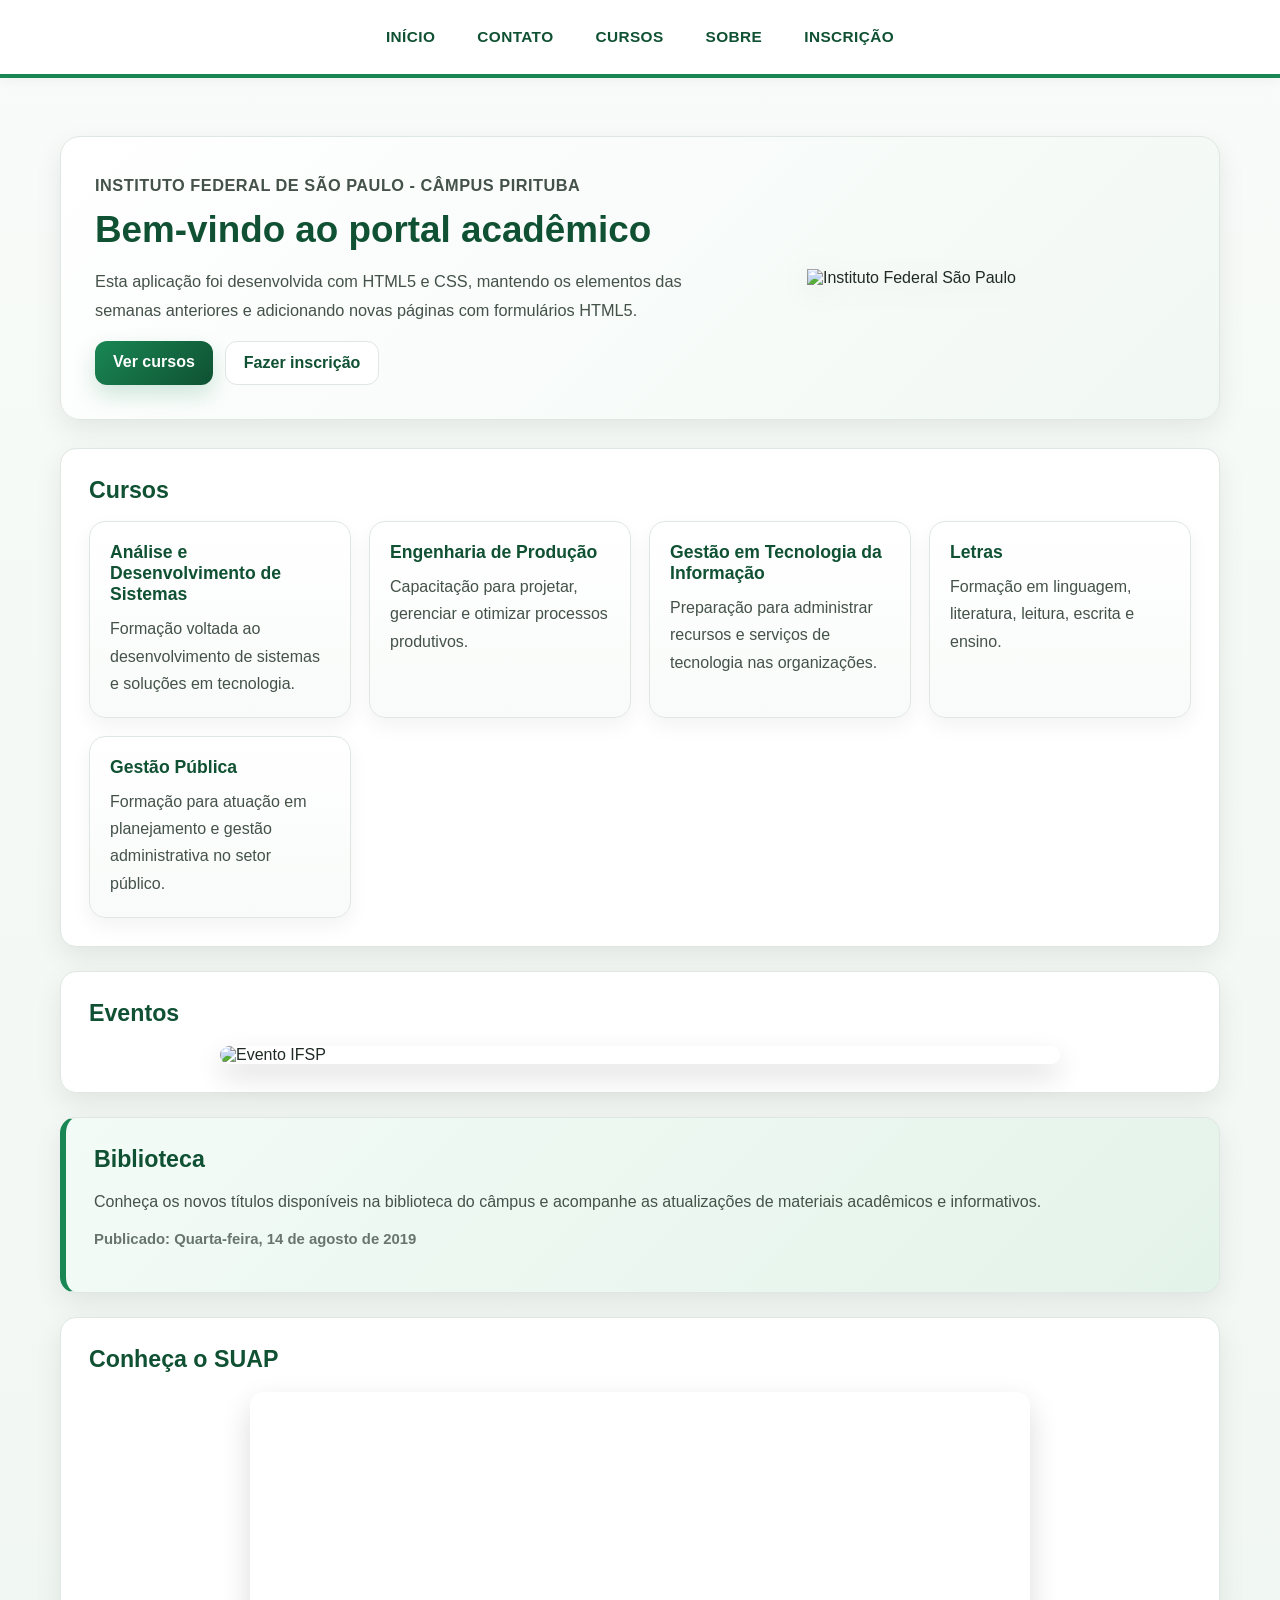
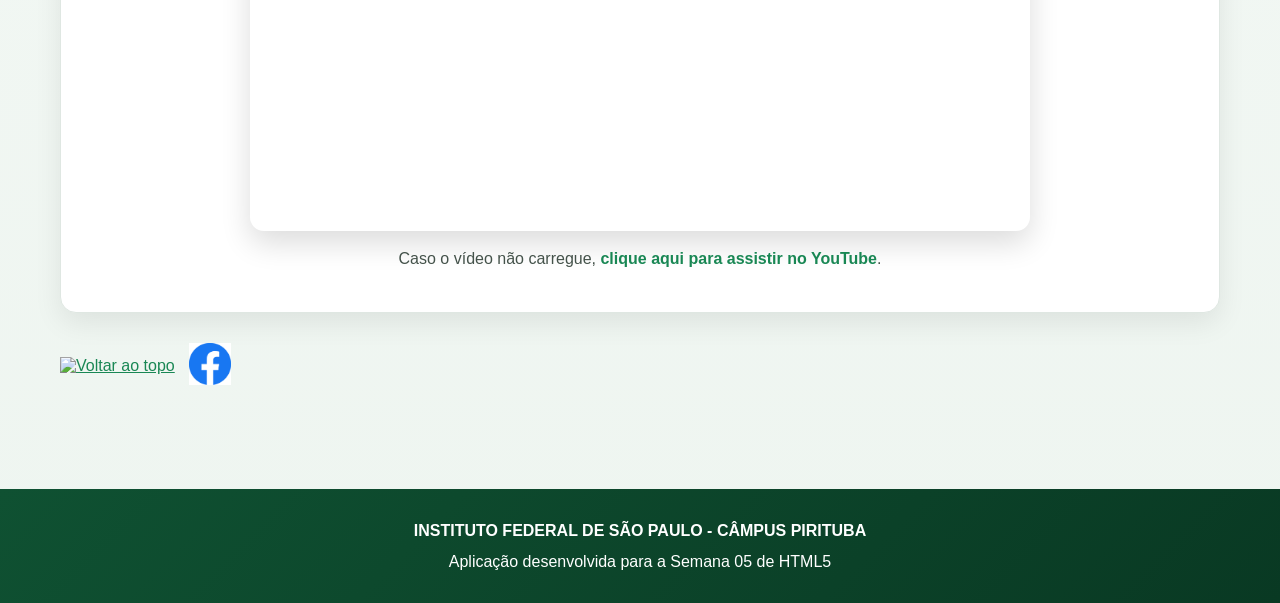
==== index.html @ a3a7447b "Update image paths in index.html" ====
<!DOCTYPE html>
<html lang="pt-BR">
<head>
  <meta charset="UTF-8">
  <meta name="viewport" content="width=device-width, initial-scale=1.0">
  <title>INÍCIO - IFSP - Pirituba</title>
  <link rel="stylesheet" href="style.css">
</head>
<body>

  <header id="topo" class="topo">
    <nav class="menu-superior">
      <a href="index.html">INÍCIO</a>
      <a href="contato.html">CONTATO</a>
      <a href="cursos.html">CURSOS</a>
      <a href="sobre.html">SOBRE</a>
      <a href="inscricao.html">INSCRIÇÃO</a>
    </nav>
  </header>

  <main class="pagina">

    <section class="hero">
      <div class="hero-conteudo">
        <p class="hero-kicker">INSTITUTO FEDERAL DE SÃO PAULO - CÂMPUS PIRITUBA</p>
        <h1>Bem-vindo ao portal acadêmico</h1>
        <p>
          Esta aplicação foi desenvolvida com HTML5 e CSS, mantendo os elementos das semanas anteriores
          e adicionando novas páginas com formulários HTML5.
        </p>
        <div class="hero-botoes">
          <a class="botao-principal" href="cursos.html">Ver cursos</a>
          <a class="botao-secundario" href="inscricao.html">Fazer inscrição</a>
        </div>
      </div>

      <div class="hero-imagem">
        <img src="logo.jpg" alt="Instituto Federal São Paulo" class="logo-hero">
      </div>
    </section>

    <section class="secao">
      <h2>Cursos</h2>
      <div class="cards-cursos">
        <a class="card-curso" href="cursos.html#ads">
          <h3>Análise e Desenvolvimento de Sistemas</h3>
          <p>Formação voltada ao desenvolvimento de sistemas e soluções em tecnologia.</p>
        </a>

        <a class="card-curso" href="cursos.html#engproducao">
          <h3>Engenharia de Produção</h3>
          <p>Capacitação para projetar, gerenciar e otimizar processos produtivos.</p>
        </a>

        <a class="card-curso" href="cursos.html#gti">
          <h3>Gestão em Tecnologia da Informação</h3>
          <p>Preparação para administrar recursos e serviços de tecnologia nas organizações.</p>
        </a>

        <a class="card-curso" href="cursos.html#letras">
          <h3>Letras</h3>
          <p>Formação em linguagem, literatura, leitura, escrita e ensino.</p>
        </a>

        <a class="card-curso" href="cursos.html#gestaopublica">
          <h3>Gestão Pública</h3>
          <p>Formação para atuação em planejamento e gestão administrativa no setor público.</p>
        </a>
      </div>
    </section>

    <section class="secao">
      <h2>Eventos</h2>
      <img src="evento.jpg" alt="Evento IFSP" class="img-evento">
    </section>

    <section class="secao destaque">
      <h2>Biblioteca</h2>
      <p>
        Conheça os novos títulos disponíveis na biblioteca do câmpus e acompanhe as atualizações de
        materiais acadêmicos e informativos.
      </p>
      <p class="publicado">Publicado: Quarta-feira, 14 de agosto de 2019</p>
    </section>

    <section class="secao">
      <h2>Conheça o SUAP</h2>
      <div class="bloco-video">
        <iframe
          src="https://www.youtube.com/embed/yVbOcB1ryh0"
          title="Tutorial de Acesso - SUAP"
          allow="accelerometer; autoplay; clipboard-write; encrypted-media; gyroscope; picture-in-picture"
          allowfullscreen>
        </iframe>
      </div>

      <p class="link-video">
        Caso o vídeo não carregue,
        <a href="https://youtu.be/yVbOcB1ryh0" target="_blank">clique aqui para assistir no YouTube</a>.
      </p>
    </section>

    <section class="secao rodape-icones">
      <a href="#topo">
        <img src="topo.png" alt="Voltar ao topo" class="icone-topo">
      </a>

      <a href="https://www.facebook.com/ifsppirituba" target="_blank">
        <img src="facebook.png" alt="Facebook" class="icone-facebook">
      </a>
    </section>

  </main>

  <footer class="rodape-site">
    <p><strong>INSTITUTO FEDERAL DE SÃO PAULO - CÂMPUS PIRITUBA</strong></p>
    <p>Aplicação desenvolvida para a Semana 05 de HTML5</p>
  </footer>

</body>
</html>
---- style.css ----
:root {
  --if-verde: #198754;
  --if-verde-escuro: #0f5132;
  --if-verde-claro: #d1e7dd;
  --if-verde-suave: #edf7f1;
  --if-branco: #ffffff;
  --if-preto: #1f2a24;
  --if-cinza-texto: #44524a;
  --if-cinza-borda: #dfe7e2;
  --if-cinza-fundo: #f5f8f6;
  --if-sombra: 0 10px 28px rgba(0, 0, 0, 0.08);
  --if-sombra-hover: 0 14px 34px rgba(0, 0, 0, 0.12);
  --if-raio: 16px;
  --if-transicao: 0.25s ease;
}

* {
  box-sizing: border-box;
}

html {
  scroll-behavior: smooth;
}

body {
  margin: 0;
  font-family: Arial, Helvetica, sans-serif;
  background: linear-gradient(to bottom, #f8fbf9 0%, #eef5f0 100%);
  color: var(--if-preto);
}

.topo {
  position: sticky;
  top: 0;
  z-index: 1000;
  background: rgba(255, 255, 255, 0.96);
  backdrop-filter: blur(6px);
  border-bottom: 4px solid var(--if-verde);
  box-shadow: 0 2px 12px rgba(0, 0, 0, 0.05);
}

.menu-superior {
  max-width: 1200px;
  margin: 0 auto;
  padding: 18px 24px;
  display: flex;
  justify-content: center;
  align-items: center;
  gap: 14px;
  flex-wrap: wrap;
}

.menu-superior a {
  color: var(--if-verde-escuro);
  text-decoration: none;
  font-size: 0.96rem;
  font-weight: 700;
  letter-spacing: 0.4px;
  padding: 10px 14px;
  border-radius: 10px;
  transition: background-color var(--if-transicao), color var(--if-transicao), transform var(--if-transicao);
}

.menu-superior a:hover {
  background-color: var(--if-verde-suave);
  color: var(--if-verde);
  transform: translateY(-1px);
}

.pagina {
  width: 100%;
  max-width: 1200px;
  margin: 0 auto;
  padding: 30px 20px 50px;
}

.hero {
  background: linear-gradient(135deg, #ffffff 0%, #f1f8f4 100%);
  border: 1px solid var(--if-cinza-borda);
  border-radius: 20px;
  box-shadow: var(--if-sombra);
  padding: 34px;
  margin: 28px 0;
  display: grid;
  grid-template-columns: 1.3fr 0.9fr;
  gap: 24px;
  align-items: center;
}

.hero-kicker {
  color: var(--if-verde);
  font-weight: 700;
  letter-spacing: 0.5px;
  margin-bottom: 8px;
}

.hero h1 {
  margin: 0 0 14px;
  font-size: 2.3rem;
  color: var(--if-verde-escuro);
}

.hero p {
  font-size: 1.02rem;
  line-height: 1.8;
  color: var(--if-cinza-texto);
}

.logo-hero {
  width: 100%;
  max-width: 320px;
  display: block;
  margin: 0 auto;
  filter: drop-shadow(0 6px 14px rgba(0, 0, 0, 0.08));
}

.hero-botoes {
  display: flex;
  gap: 12px;
  flex-wrap: wrap;
  margin-top: 16px;
}

.botao-principal,
.botao-secundario {
  display: inline-block;
  padding: 12px 18px;
  border-radius: 12px;
  font-weight: 700;
  text-decoration: none;
  transition: transform var(--if-transicao), box-shadow var(--if-transicao), background-color var(--if-transicao);
}

.botao-principal {
  background: linear-gradient(135deg, var(--if-verde) 0%, var(--if-verde-escuro) 100%);
  color: var(--if-branco);
  box-shadow: 0 10px 22px rgba(25, 135, 84, 0.2);
}

.botao-principal:hover {
  transform: translateY(-2px);
  color: var(--if-branco);
}

.botao-secundario {
  background: var(--if-branco);
  color: var(--if-verde-escuro);
  border: 1px solid var(--if-cinza-borda);
}

.botao-secundario:hover {
  background: var(--if-verde-suave);
}

.secao {
  background: var(--if-branco);
  border: 1px solid var(--if-cinza-borda);
  border-radius: var(--if-raio);
  box-shadow: var(--if-sombra);
  margin: 24px 0;
  padding: 28px;
  transition: transform var(--if-transicao), box-shadow var(--if-transicao);
}

.secao:hover {
  transform: translateY(-2px);
  box-shadow: var(--if-sombra-hover);
}

.destaque {
  background: linear-gradient(135deg, #f3fbf6 0%, #e4f3ea 100%);
  border-left: 6px solid var(--if-verde);
}

h1,
h2,
h3 {
  margin-top: 0;
  color: var(--if-verde-escuro);
  line-height: 1.2;
}

h1 {
  font-size: 2rem;
  margin-bottom: 14px;
}

h2 {
  font-size: 1.45rem;
  margin-bottom: 14px;
}

h3 {
  font-size: 1.1rem;
  margin-bottom: 10px;
}

p {
  font-size: 1rem;
  line-height: 1.7;
  color: var(--if-cinza-texto);
  margin: 0 0 12px;
}

ul,
ol {
  padding-left: 22px;
  line-height: 1.8;
  color: var(--if-cinza-texto);
}

a {
  color: var(--if-verde);
}

a:hover {
  color: var(--if-verde-escuro);
}

.cards-cursos {
  display: grid;
  grid-template-columns: repeat(auto-fit, minmax(230px, 1fr));
  gap: 18px;
  margin-top: 16px;
}

.card-curso {
  display: block;
  background: linear-gradient(180deg, #ffffff 0%, #f8fbf9 100%);
  border: 1px solid var(--if-cinza-borda);
  border-radius: 16px;
  padding: 20px;
  text-decoration: none;
  box-shadow: 0 8px 20px rgba(0, 0, 0, 0.05);
  transition: transform var(--if-transicao), box-shadow var(--if-transicao), border-color var(--if-transicao);
}

.card-curso:hover {
  transform: translateY(-4px);
  box-shadow: var(--if-sombra-hover);
  border-color: #bfd9cc;
}

.card-curso h3 {
  color: var(--if-verde-escuro);
}

.card-curso p {
  margin-bottom: 0;
}

.img-evento {
  width: 100%;
  max-width: 840px;
  display: block;
  margin: 18px auto 0;
  border-radius: 14px;
  box-shadow: 0 12px 28px rgba(0, 0, 0, 0.14);
}

.publicado {
  font-size: 0.93rem;
  color: #68756e;
  font-weight: 600;
}

.bloco-video {
  display: flex;
  justify-content: center;
  margin-top: 18px;
}

.bloco-video iframe {
  width: 100%;
  max-width: 780px;
  aspect-ratio: 16 / 9;
  border: none;
  border-radius: 14px;
  box-shadow: 0 12px 30px rgba(0, 0, 0, 0.14);
}

.link-video {
  text-align: center;
  margin-top: 14px;
}

.link-video a {
  font-weight: 700;
  text-decoration: none;
}

.contato-tabela {
  width: 100%;
  border-collapse: collapse;
  margin-top: 14px;
  overflow: hidden;
  border-radius: 14px;
  box-shadow: 0 4px 16px rgba(0, 0, 0, 0.05);
}

.contato-tabela th {
  background: linear-gradient(135deg, var(--if-verde) 0%, var(--if-verde-escuro) 100%);
  color: var(--if-branco);
  text-align: left;
  padding: 14px;
  font-size: 0.96rem;
}

.contato-tabela td {
  padding: 14px;
  border-top: 1px solid var(--if-cinza-borda);
  background-color: var(--if-branco);
  color: var(--if-cinza-texto);
}

.contato-tabela tr:nth-child(even) td {
  background-color: #f8fbf9;
}

form {
  display: flex;
  flex-direction: column;
  gap: 10px;
  max-width: 760px;
  margin-top: 18px;
}

form label {
  margin-top: 6px;
  font-size: 0.97rem;
  font-weight: 700;
  color: var(--if-verde-escuro);
}

form input,
form textarea,
form select {
  width: 100%;
  padding: 12px 14px;
  font-size: 1rem;
  border: 1px solid #c7d7ce;
  border-radius: 12px;
  background-color: #fcfffd;
  color: var(--if-preto);
  outline: none;
  transition: border-color var(--if-transicao), box-shadow var(--if-transicao);
}

form input:hover,
form textarea:hover,
form select:hover {
  border-color: #9fc0af;
}

form input:focus,
form textarea:focus,
form select:focus {
  border-color: var(--if-verde);
  box-shadow: 0 0 0 4px rgba(25, 135, 84, 0.12);
}

form textarea {
  min-height: 140px;
  resize: vertical;
}

form button {
  width: fit-content;
  min-width: 210px;
  margin-top: 14px;
  padding: 13px 22px;
  border: none;
  border-radius: 12px;
  background: linear-gradient(135deg, var(--if-verde) 0%, var(--if-verde-escuro) 100%);
  color: var(--if-branco);
  font-size: 1rem;
  font-weight: 700;
  cursor: pointer;
  box-shadow: 0 10px 22px rgba(25, 135, 84, 0.2);
  transition: transform var(--if-transicao), box-shadow var(--if-transicao), opacity var(--if-transicao);
}

form button:hover {
  transform: translateY(-2px);
  box-shadow: 0 14px 26px rgba(25, 135, 84, 0.28);
}

form button:active {
  transform: translateY(0);
}

.grupo-opcoes {
  display: flex;
  gap: 18px;
  flex-wrap: wrap;
  padding-top: 4px;
}

.grupo-opcoes label {
  display: flex;
  align-items: center;
  gap: 6px;
  font-weight: 600;
  color: var(--if-cinza-texto);
}

.rodape-icones {
  background: transparent;
  border: none;
  box-shadow: none;
  padding: 6px 0 0;
  display: flex;
  gap: 14px;
  align-items: center;
}

.icone-topo,
.icone-facebook {
  width: 42px;
  height: auto;
  transition: transform var(--if-transicao), opacity var(--if-transicao);
}

.icone-topo:hover,
.icone-facebook:hover {
  transform: scale(1.08);
  opacity: 0.9;
}

.rodape-site {
  margin-top: 26px;
  background: linear-gradient(135deg, var(--if-verde-escuro) 0%, #093923 100%);
  color: var(--if-branco);
  text-align: center;
  padding: 24px 16px;
}

.rodape-site p {
  margin: 4px 0;
  color: var(--if-branco);
}

@media (max-width: 900px) {
  .hero {
    grid-template-columns: 1fr;
    text-align: center;
  }

  .hero-botoes {
    justify-content: center;
  }
}

@media (max-width: 768px) {
  .menu-superior {
    justify-content: center;
    padding: 14px 12px;
    gap: 8px;
  }

  .menu-superior a {
    font-size: 0.9rem;
    padding: 8px 10px;
  }

  .pagina {
    padding: 22px 14px 40px;
  }

  .secao {
    padding: 20px;
  }

  h1 {
    font-size: 1.6rem;
  }

  h2 {
    font-size: 1.25rem;
  }

  .logo-hero {
    max-width: 240px;
  }

  form button {
    width: 100%;
  }
}
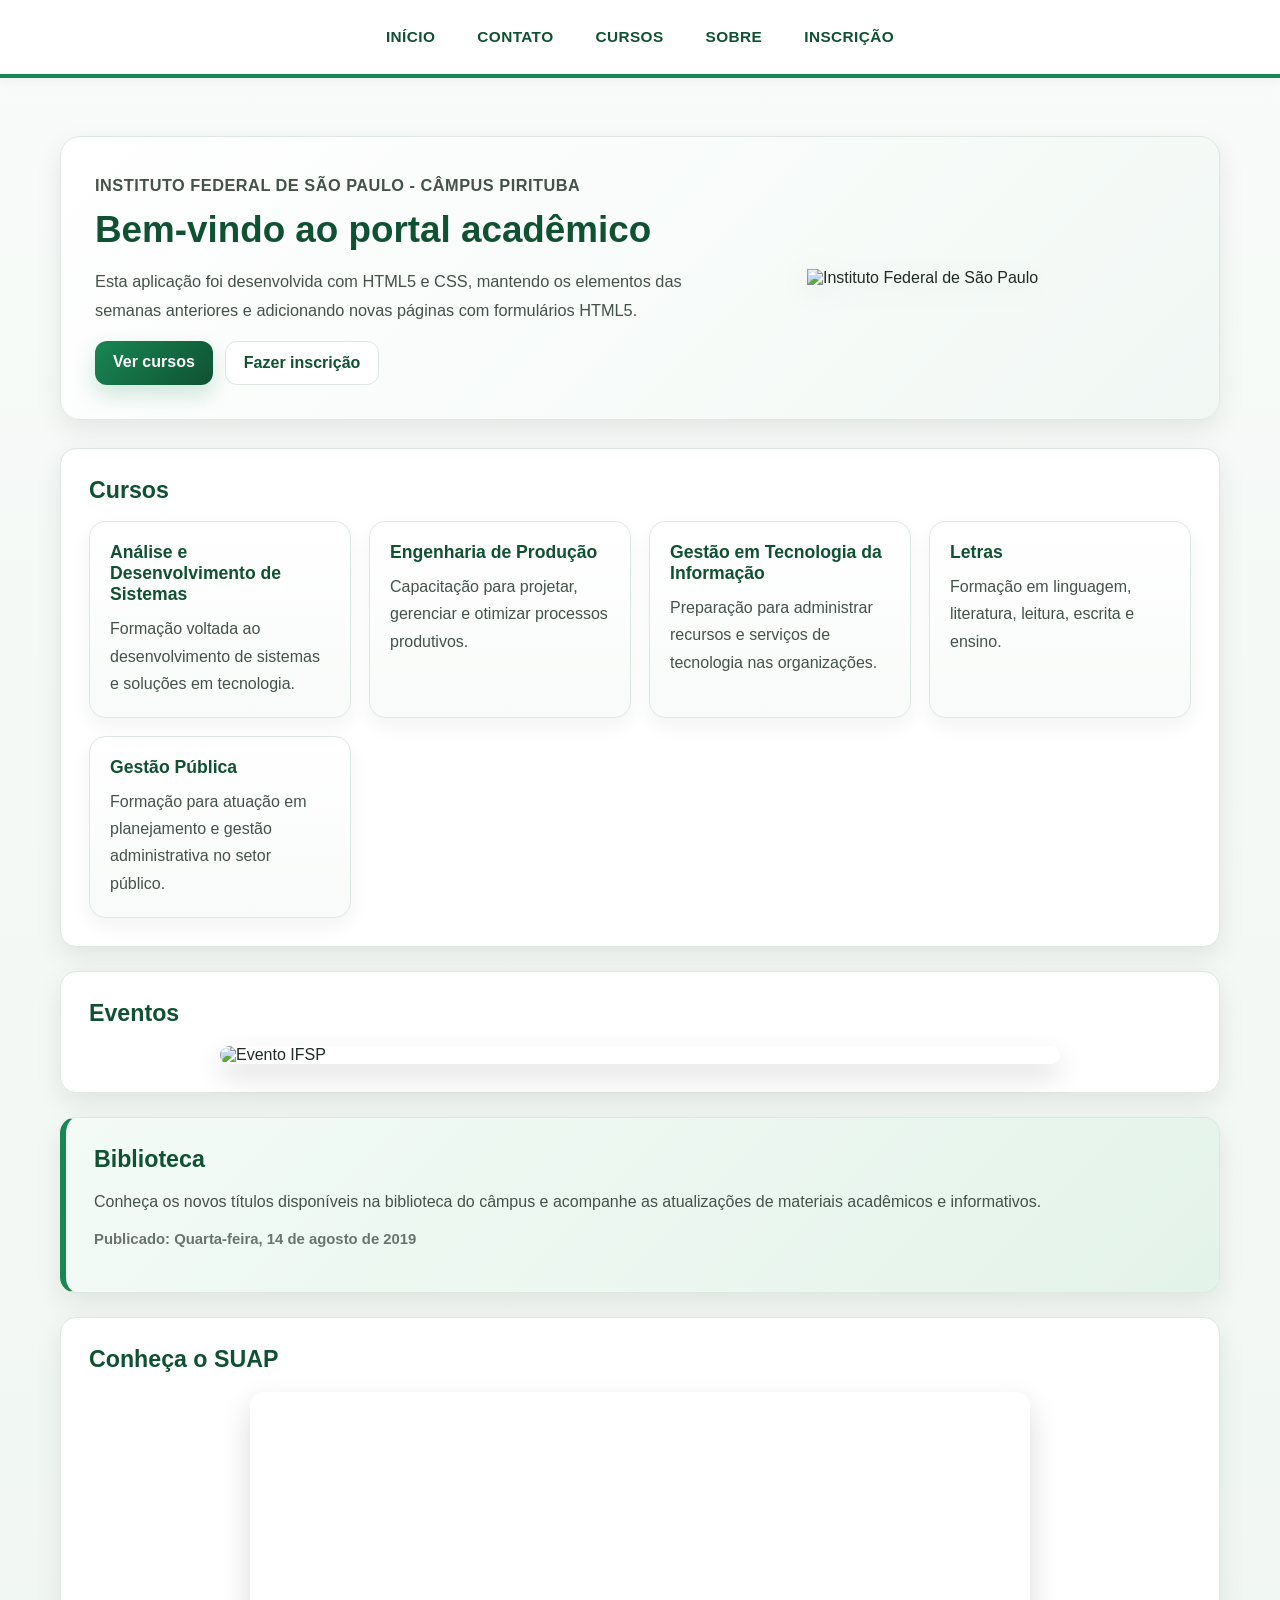
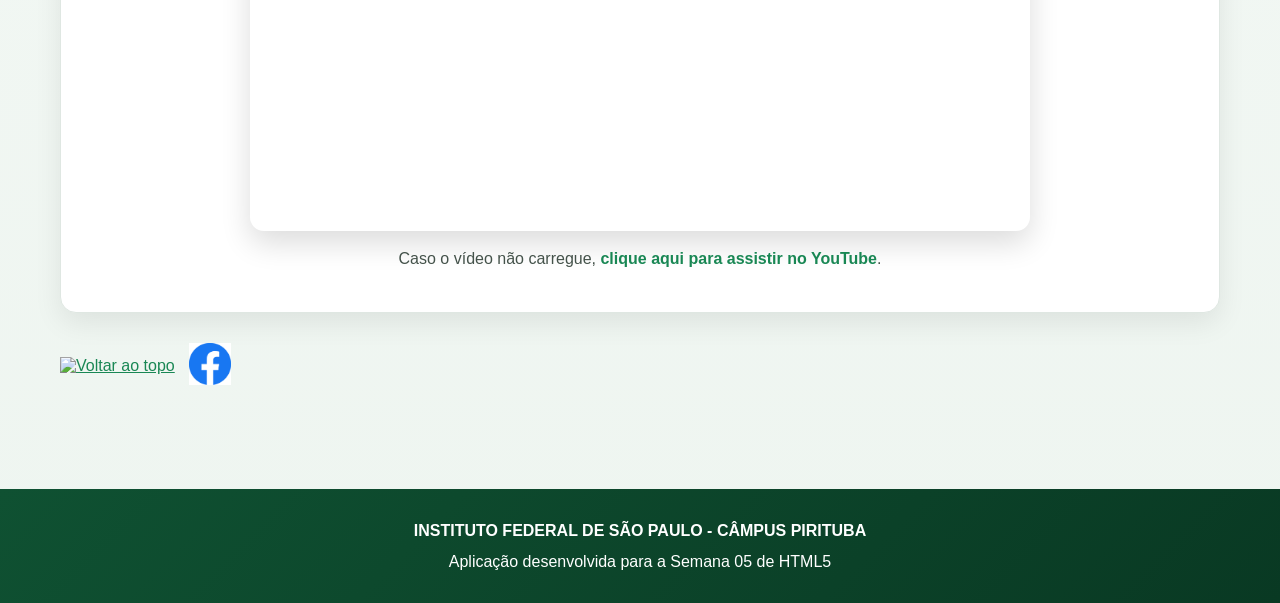
==== commit dc7a2b95: "Update footer HTML and logo alt text" ====
--- a/index.html
+++ b/index.html
@@ -35,7 +35,7 @@
       </div>
 
       <div class="hero-imagem">
-        <img src="logo.jpg" alt="Instituto Federal São Paulo" class="logo-hero">
+        <img src="logo.jpg" alt="Instituto Federal de São Paulo" class="logo-hero">
       </div>
     </section>
 
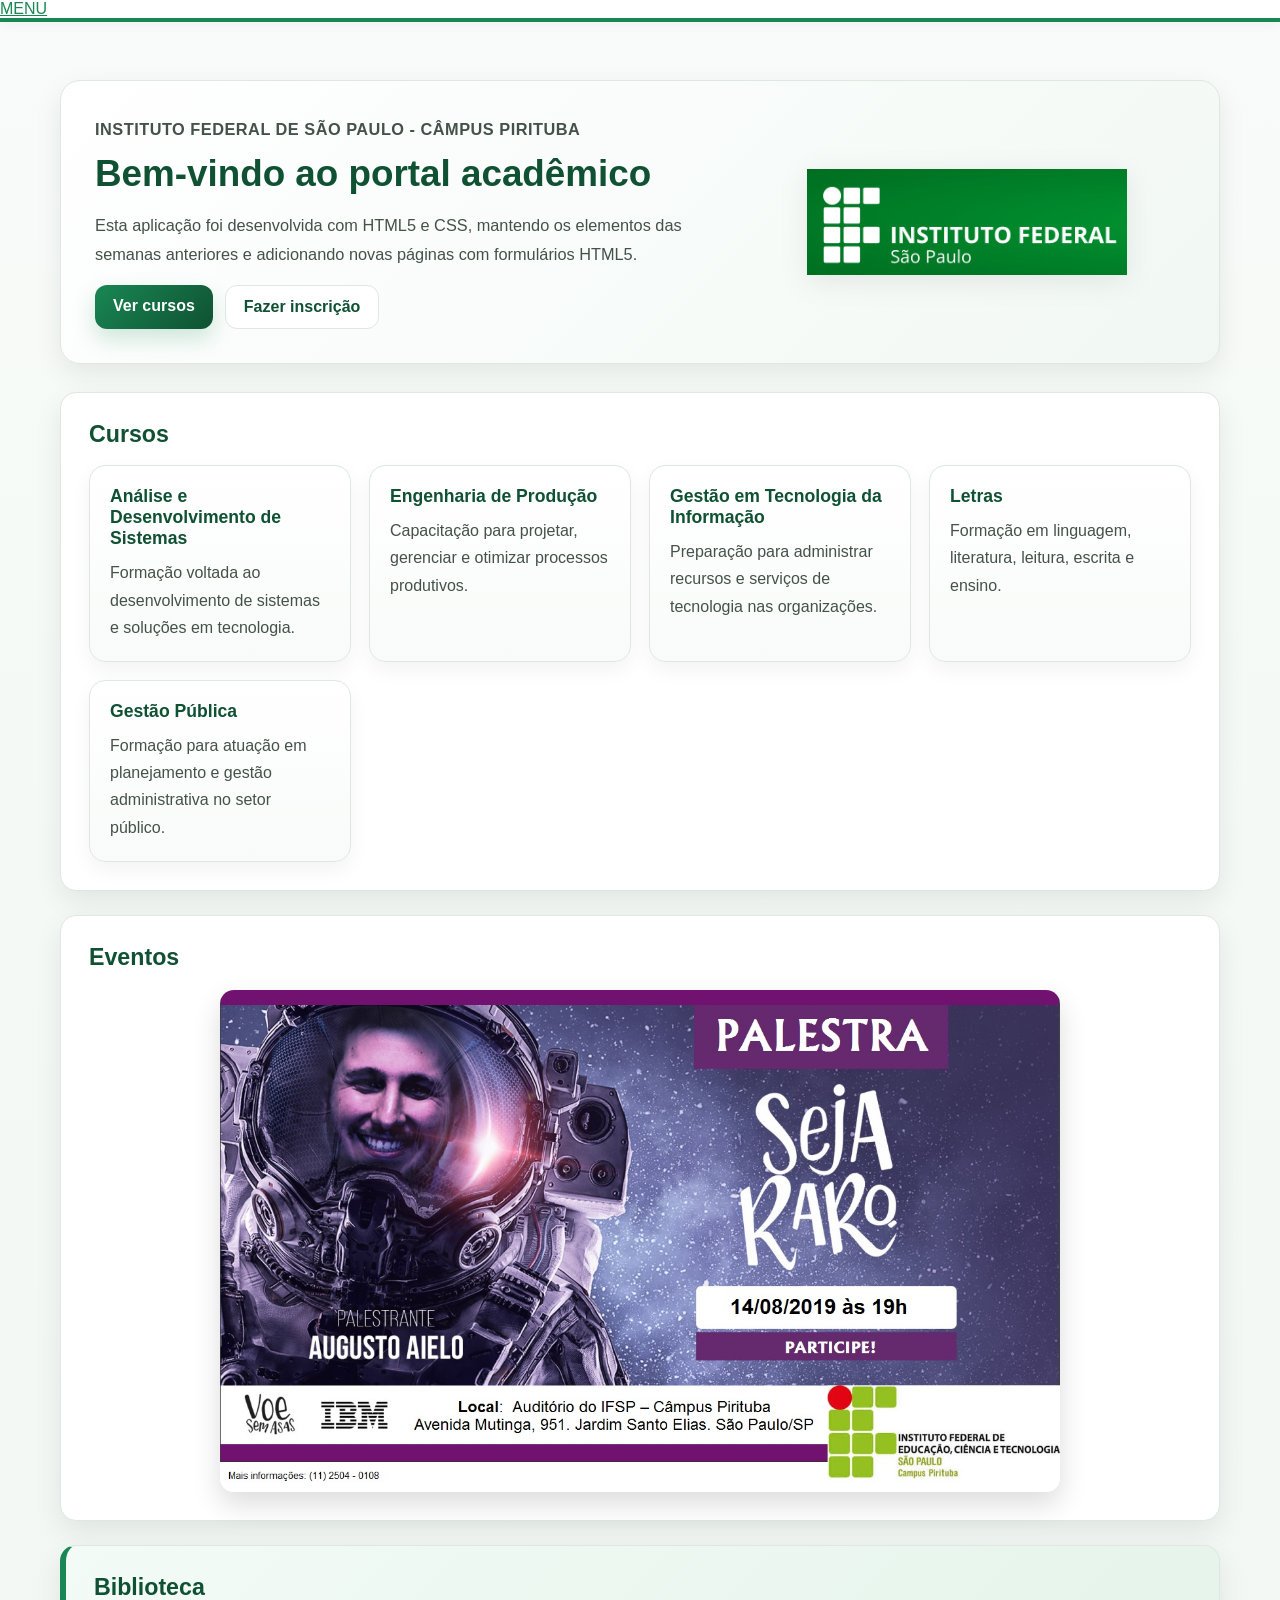
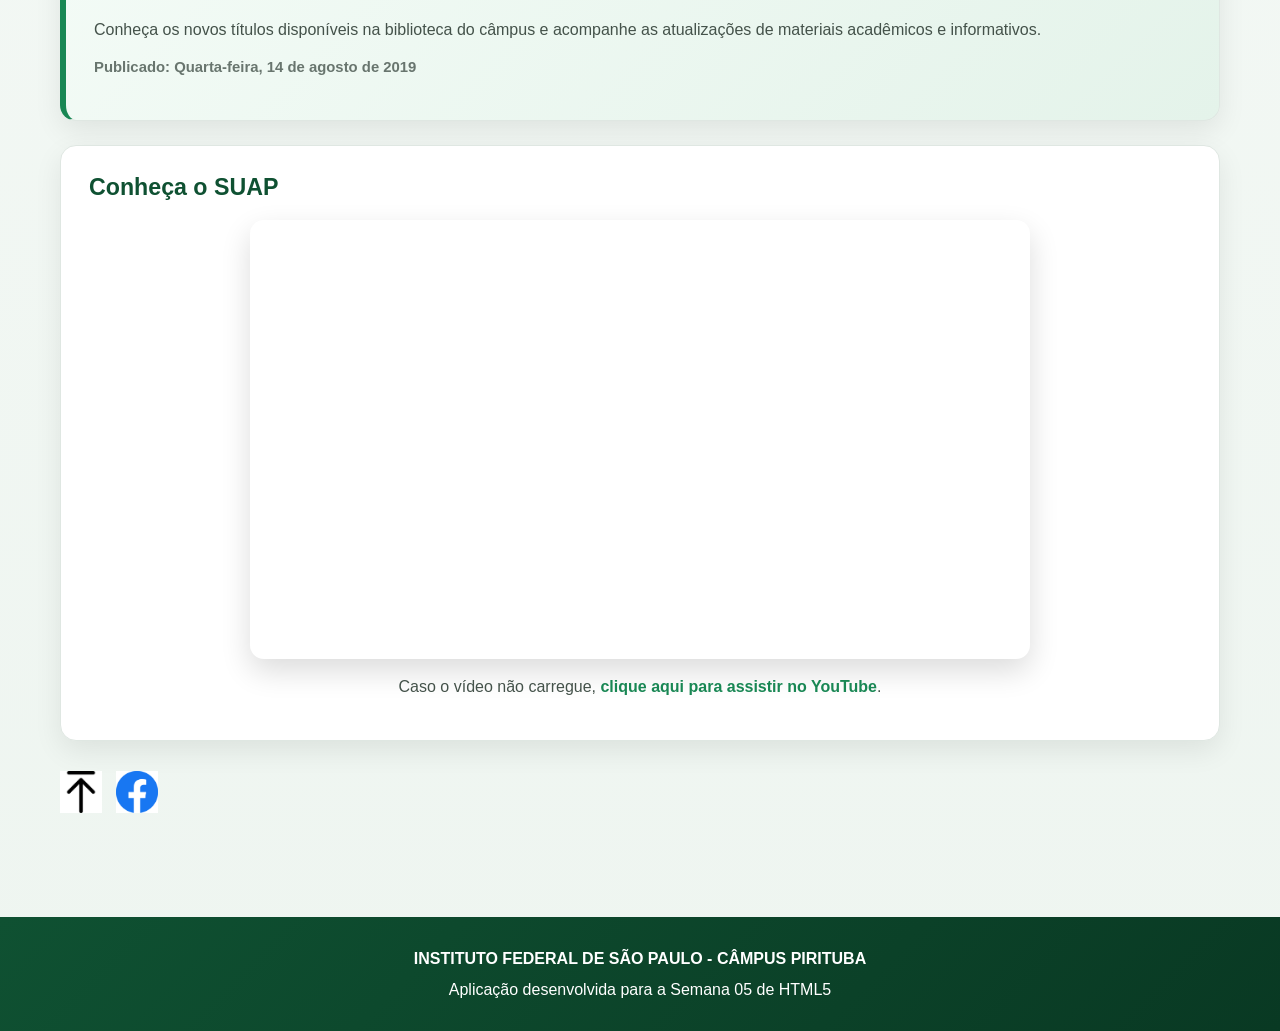
==== commit c3f13413: "Replace navigation links with a single menu link" ====
--- a/index.html
+++ b/index.html
@@ -9,13 +9,7 @@
 <body>
 
   <header id="topo" class="topo">
-    <nav class="menu-superior">
-      <a href="index.html">INÍCIO</a>
-      <a href="contato.html">CONTATO</a>
-      <a href="cursos.html">CURSOS</a>
-      <a href="sobre.html">SOBRE</a>
-      <a href="inscricao.html">INSCRIÇÃO</a>
-    </nav>
+    <a href="menu.html">MENU</a>
   </header>
 
   <main class="pagina">
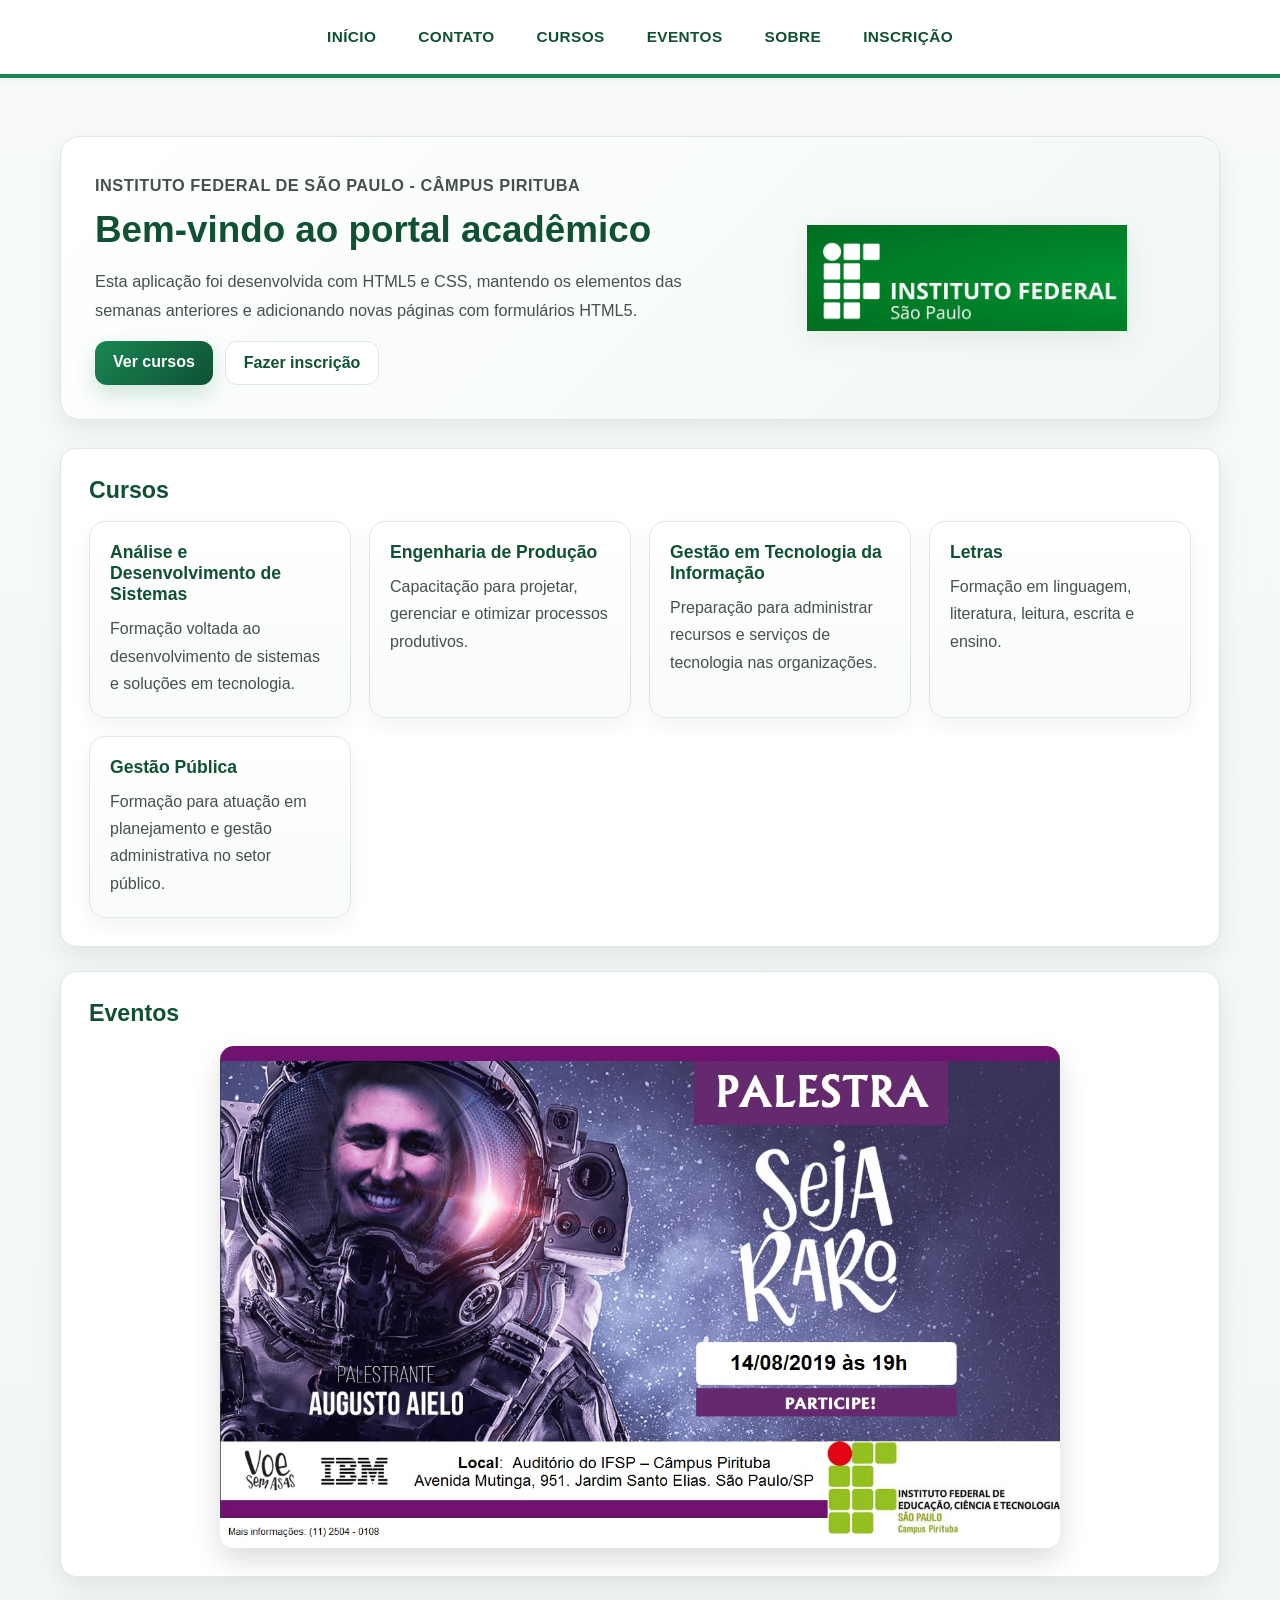
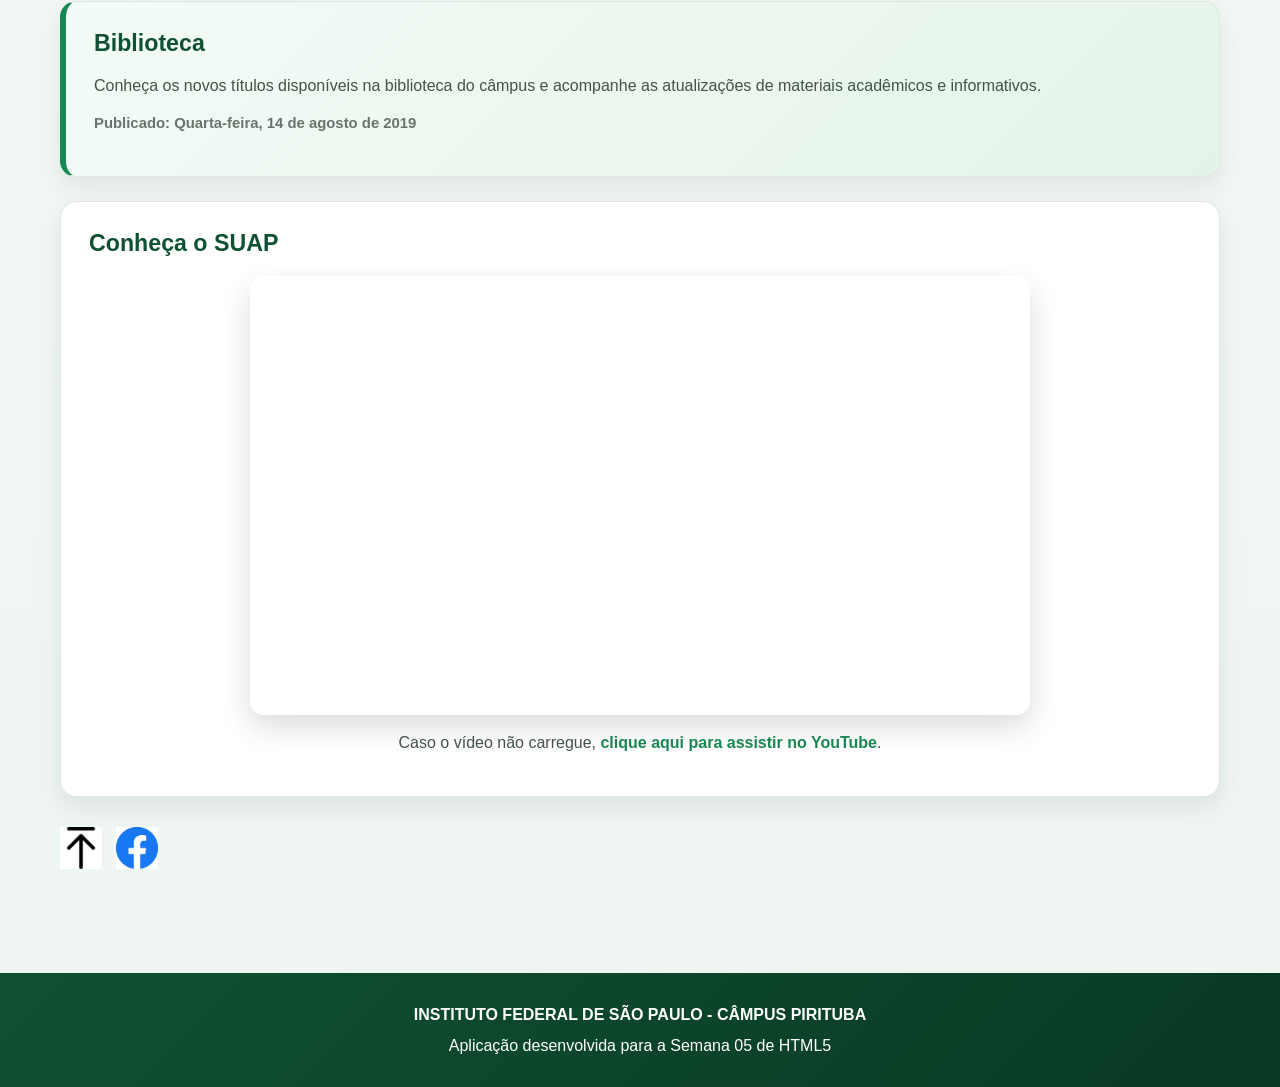
==== commit 005b0fca: "Add navigation menu to index.html" ====
--- a/index.html
+++ b/index.html
@@ -9,8 +9,15 @@
 <body>
 
   <header id="topo" class="topo">
-    <a href="menu.html">MENU</a>
-  </header>
+  <nav class="menu-superior">
+    <a href="index.html">INÍCIO</a>
+    <a href="contato.html">CONTATO</a>
+    <a href="cursos.html">CURSOS</a>
+    <a href="eventos.html">EVENTOS</a>
+    <a href="sobre.html">SOBRE</a>
+    <a href="inscricao.html">INSCRIÇÃO</a>
+  </nav>
+</header>
 
   <main class="pagina">
 
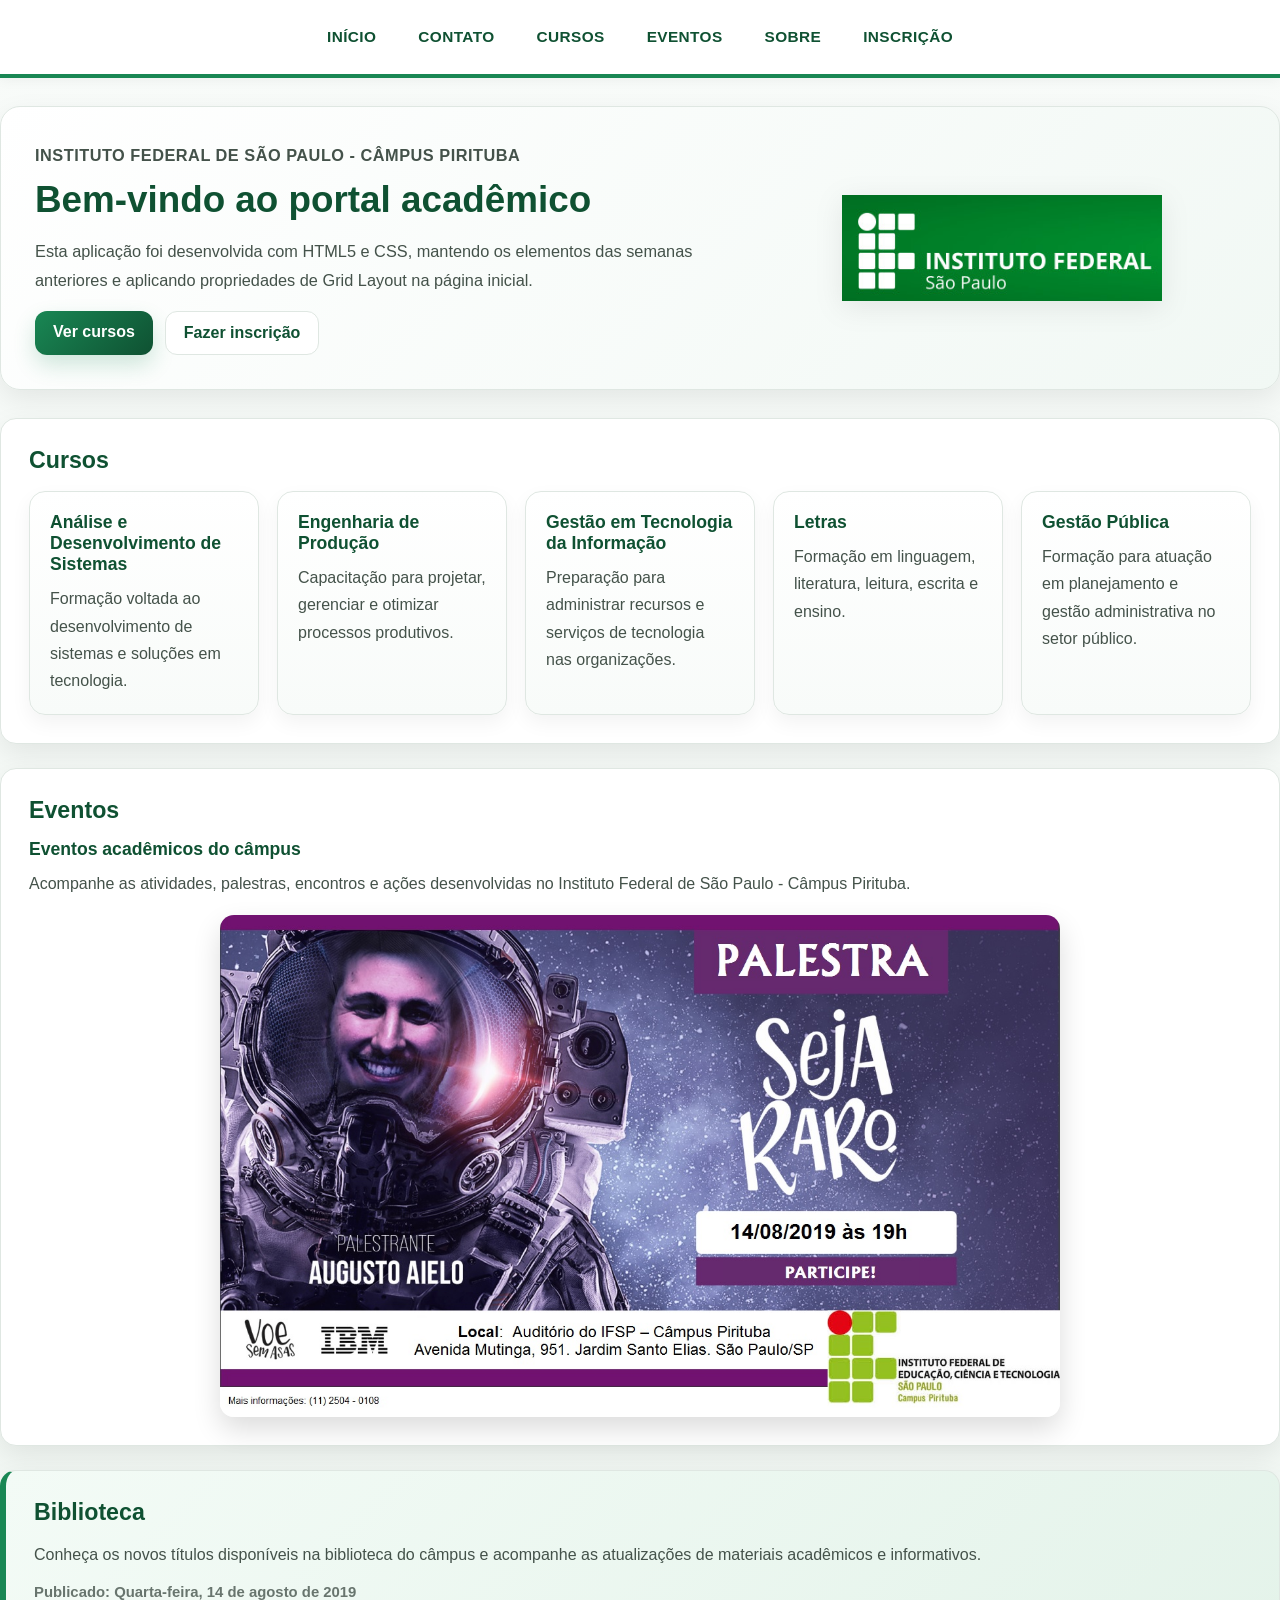
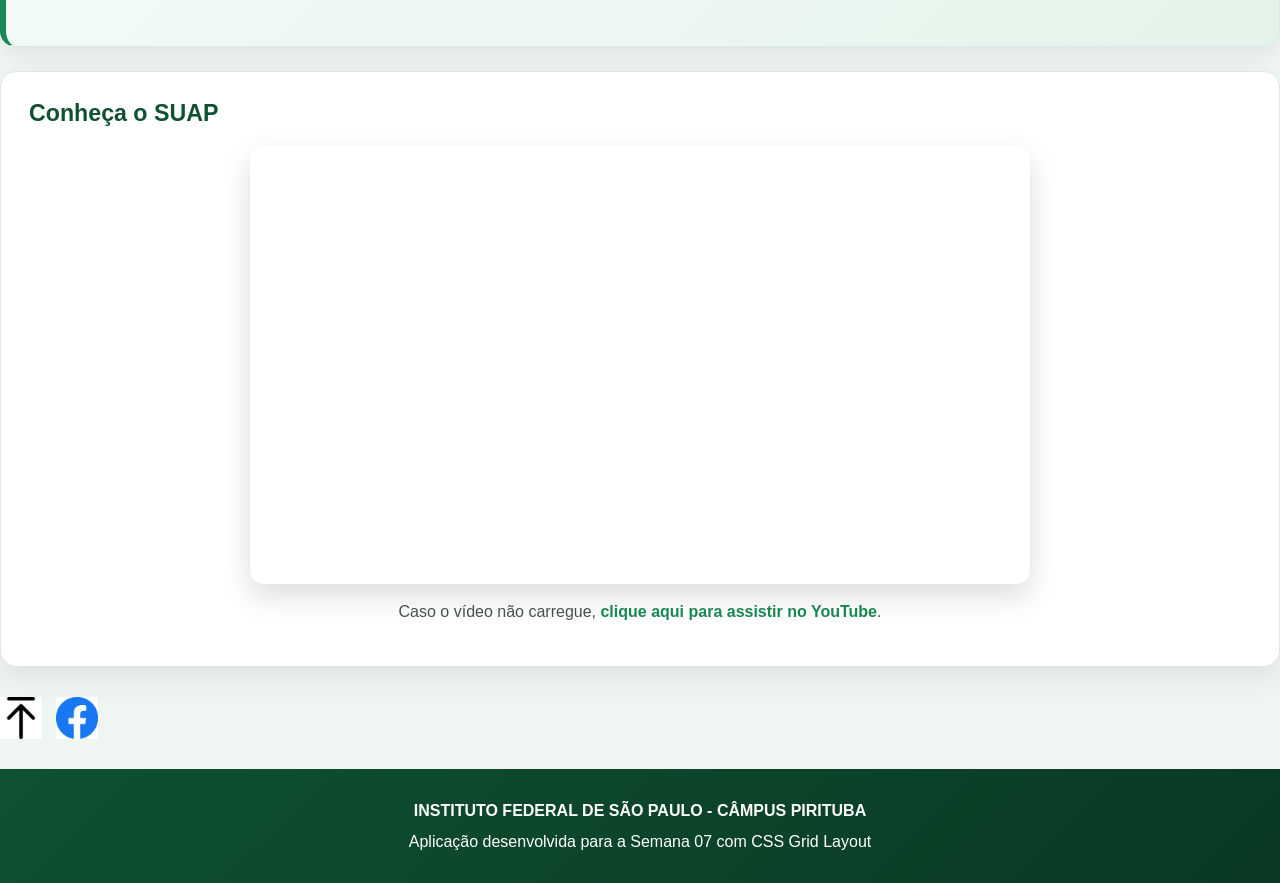
==== commit ea6eae7e: "Refactor HTML structure and apply CSS Grid Layout Updated sections to use CSS Grid Layout and modifi" ====
--- a/index.html
+++ b/index.html
@@ -6,29 +6,33 @@
   <title>INÍCIO - IFSP - Pirituba</title>
   <link rel="stylesheet" href="style.css">
 </head>
+
 <body>
 
   <header id="topo" class="topo">
-  <nav class="menu-superior">
-    <a href="index.html">INÍCIO</a>
-    <a href="contato.html">CONTATO</a>
-    <a href="cursos.html">CURSOS</a>
-    <a href="eventos.html">EVENTOS</a>
-    <a href="sobre.html">SOBRE</a>
-    <a href="inscricao.html">INSCRIÇÃO</a>
-  </nav>
-</header>
+    <nav class="menu-superior">
+      <a href="index.html">INÍCIO</a>
+      <a href="contato.html">CONTATO</a>
+      <a href="cursos.html">CURSOS</a>
+      <a href="eventos.html">EVENTOS</a>
+      <a href="sobre.html">SOBRE</a>
+      <a href="inscricao.html">INSCRIÇÃO</a>
+    </nav>
+  </header>
 
-  <main class="pagina">
+  <main class="pagina-grid">
 
     <section class="hero">
       <div class="hero-conteudo">
         <p class="hero-kicker">INSTITUTO FEDERAL DE SÃO PAULO - CÂMPUS PIRITUBA</p>
+
         <h1>Bem-vindo ao portal acadêmico</h1>
+
         <p>
           Esta aplicação foi desenvolvida com HTML5 e CSS, mantendo os elementos das semanas anteriores
-          e adicionando novas páginas com formulários HTML5.
+          e aplicando propriedades de Grid Layout na página inicial.
         </p>
+
         <div class="hero-botoes">
           <a class="botao-principal" href="cursos.html">Ver cursos</a>
           <a class="botao-secundario" href="inscricao.html">Fazer inscrição</a>
@@ -40,8 +44,9 @@
       </div>
     </section>
 
-    <section class="secao">
+    <section class="secao cursos-home">
       <h2>Cursos</h2>
+
       <div class="cards-cursos">
         <a class="card-curso" href="cursos.html#ads">
           <h3>Análise e Desenvolvimento de Sistemas</h3>
@@ -70,22 +75,36 @@
       </div>
     </section>
 
-    <section class="secao">
+    <section class="secao eventos-home">
       <h2>Eventos</h2>
-      <img src="evento.jpg" alt="Evento IFSP" class="img-evento">
+
+      <div class="evento-grid">
+        <div>
+          <h3>Eventos acadêmicos do câmpus</h3>
+          <p>
+            Acompanhe as atividades, palestras, encontros e ações desenvolvidas no
+            Instituto Federal de São Paulo - Câmpus Pirituba.
+          </p>
+        </div>
+
+        <img src="evento.jpg" alt="Evento IFSP" class="img-evento">
+      </div>
     </section>
 
-    <section class="secao destaque">
+    <section class="secao destaque biblioteca-home">
       <h2>Biblioteca</h2>
+
       <p>
         Conheça os novos títulos disponíveis na biblioteca do câmpus e acompanhe as atualizações de
         materiais acadêmicos e informativos.
       </p>
+
       <p class="publicado">Publicado: Quarta-feira, 14 de agosto de 2019</p>
     </section>
 
-    <section class="secao">
+    <section class="secao suap-home">
       <h2>Conheça o SUAP</h2>
+
       <div class="bloco-video">
         <iframe
           src="https://www.youtube.com/embed/yVbOcB1ryh0"
@@ -115,7 +134,7 @@
 
   <footer class="rodape-site">
     <p><strong>INSTITUTO FEDERAL DE SÃO PAULO - CÂMPUS PIRITUBA</strong></p>
-    <p>Aplicação desenvolvida para a Semana 05 de HTML5</p>
+    <p>Aplicação desenvolvida para a Semana 07 com CSS Grid Layout</p>
   </footer>
 
 </body>
--- a/style.css
+++ b/style.css
@@ -486,4 +486,4 @@
   form button {
     width: 100%;
   }
-}+}
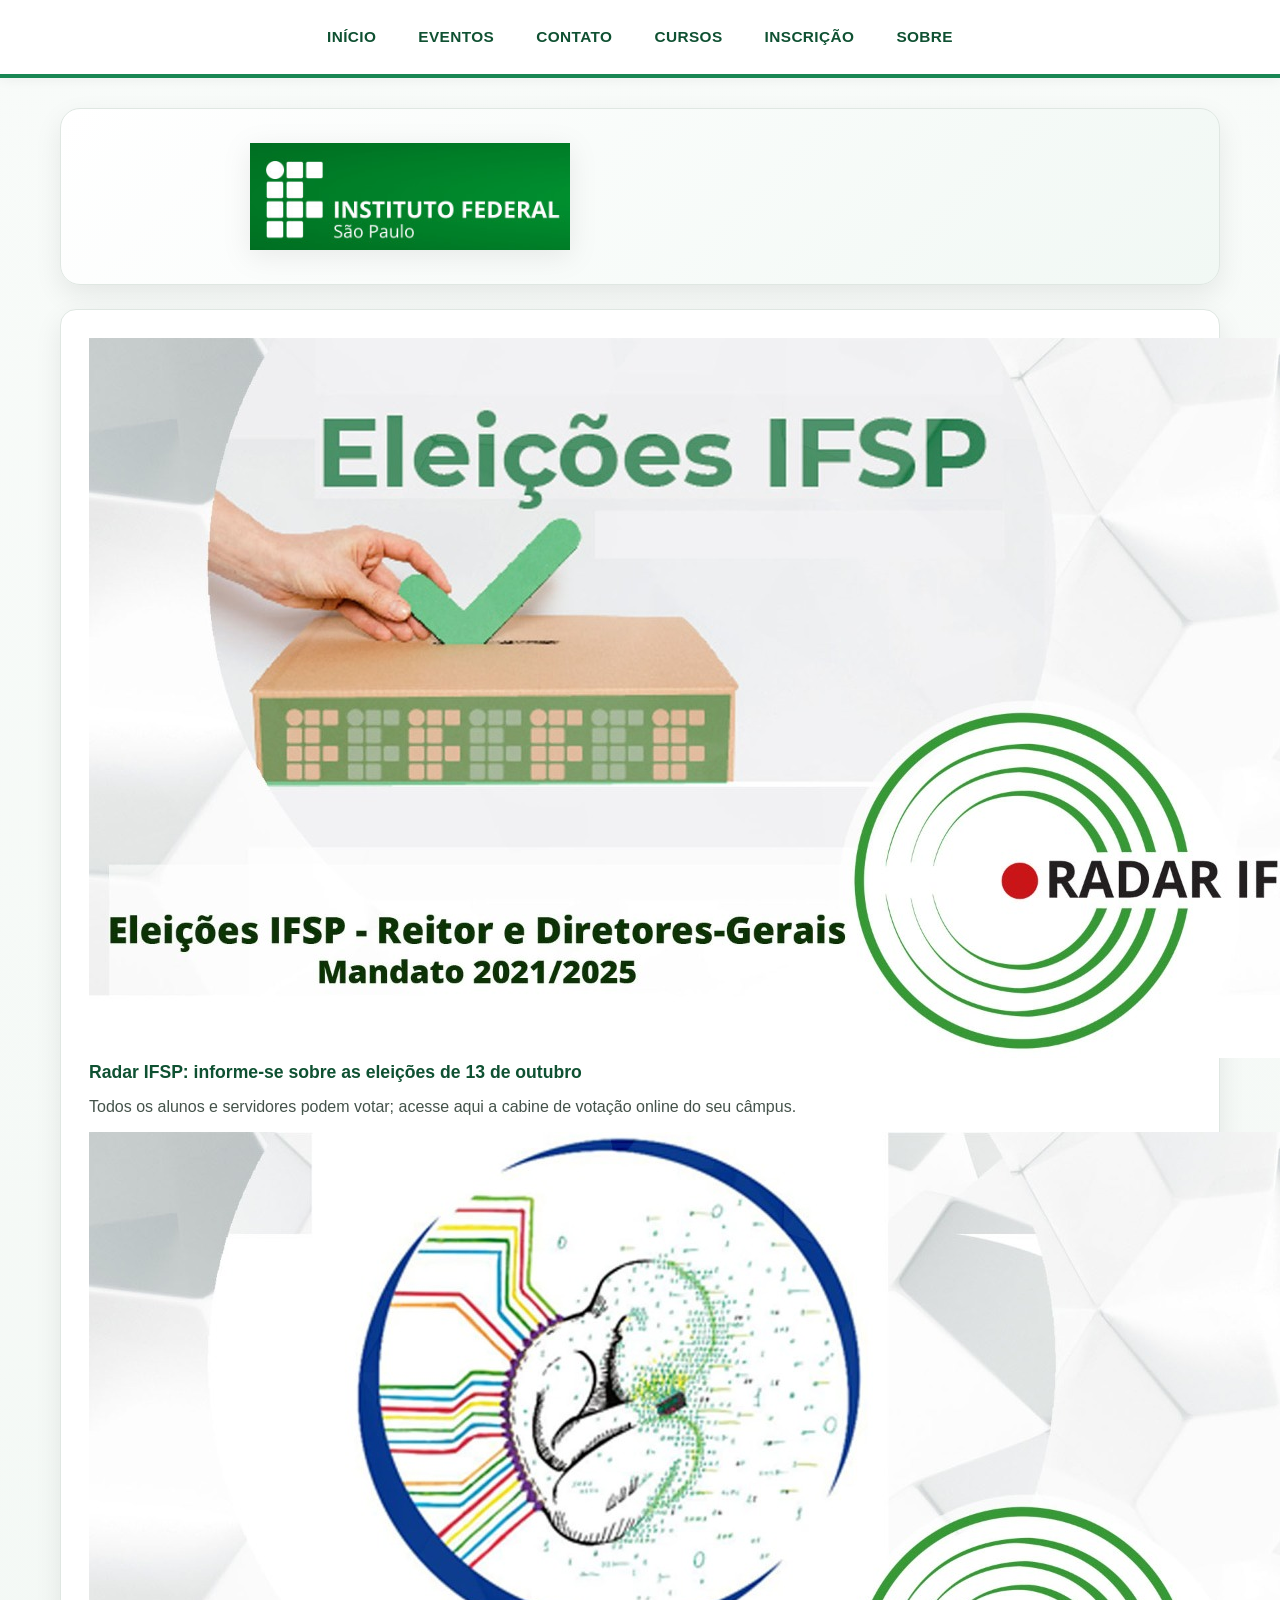
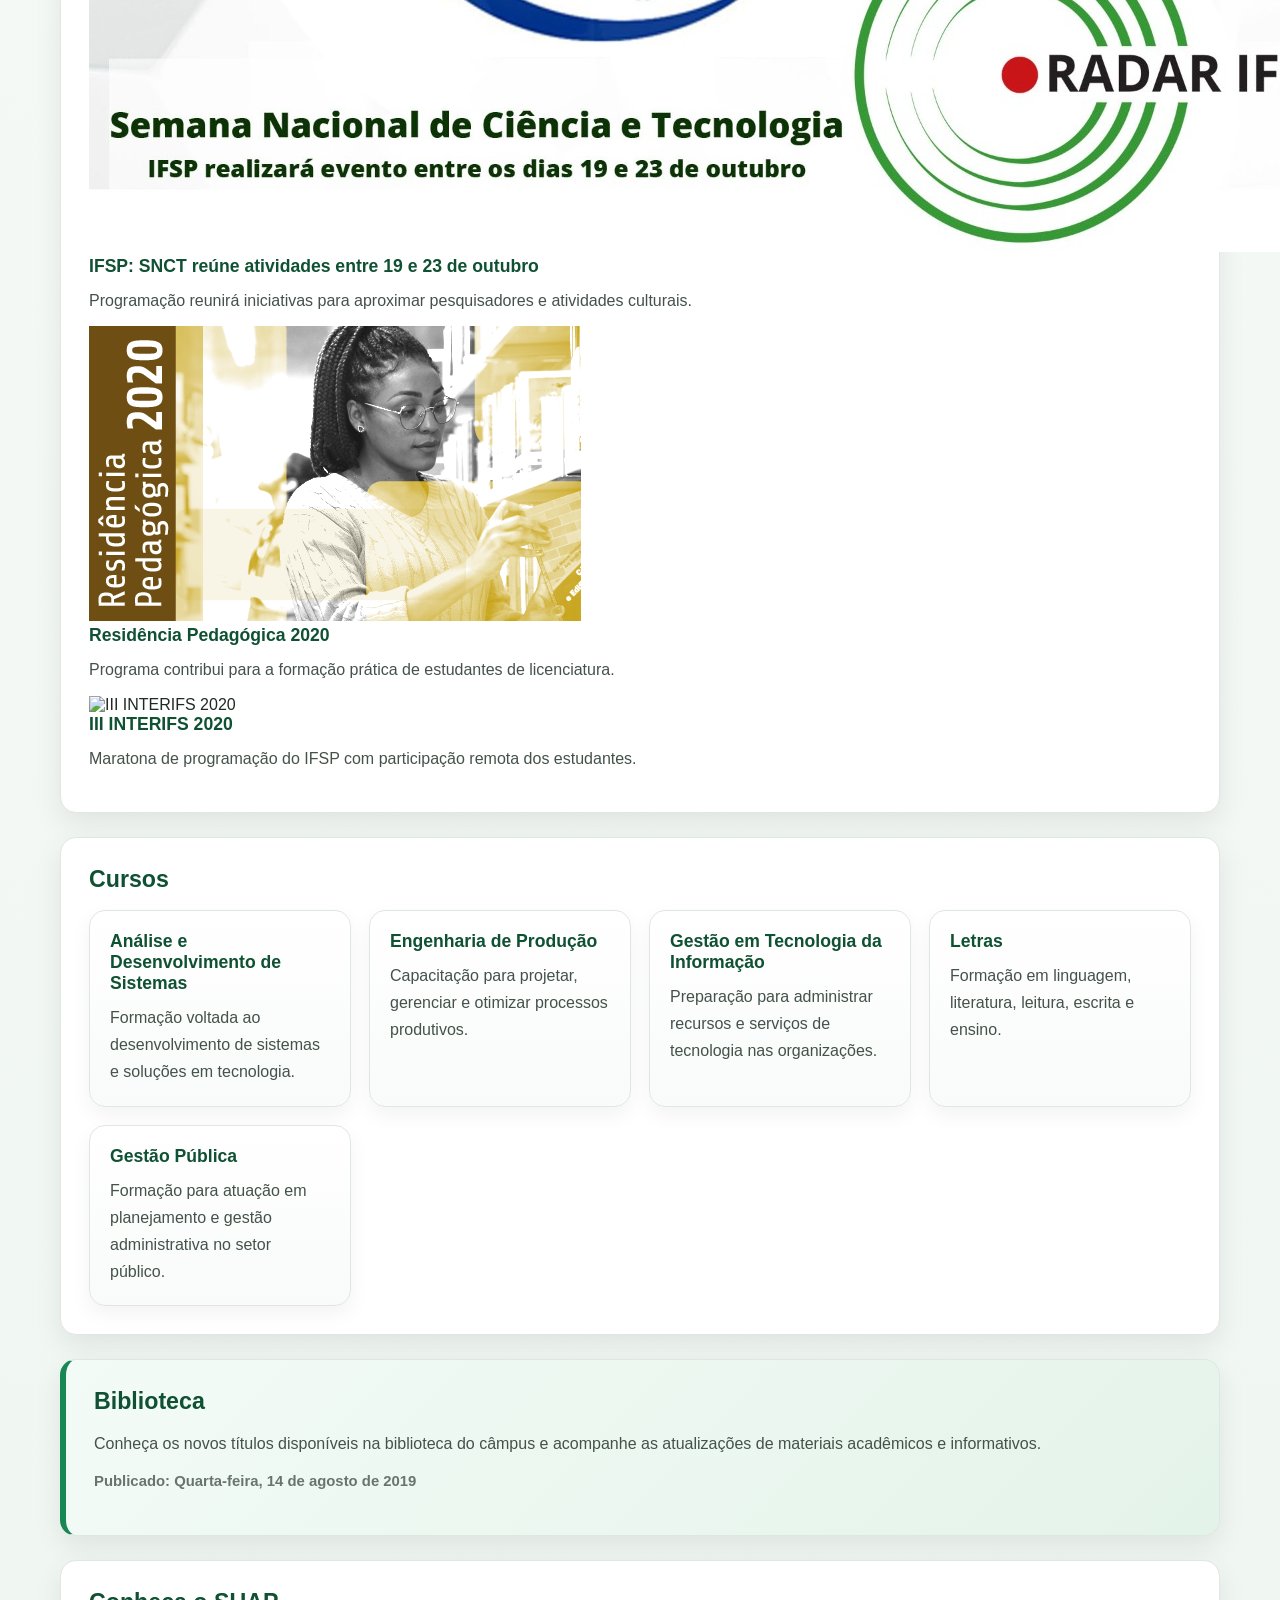
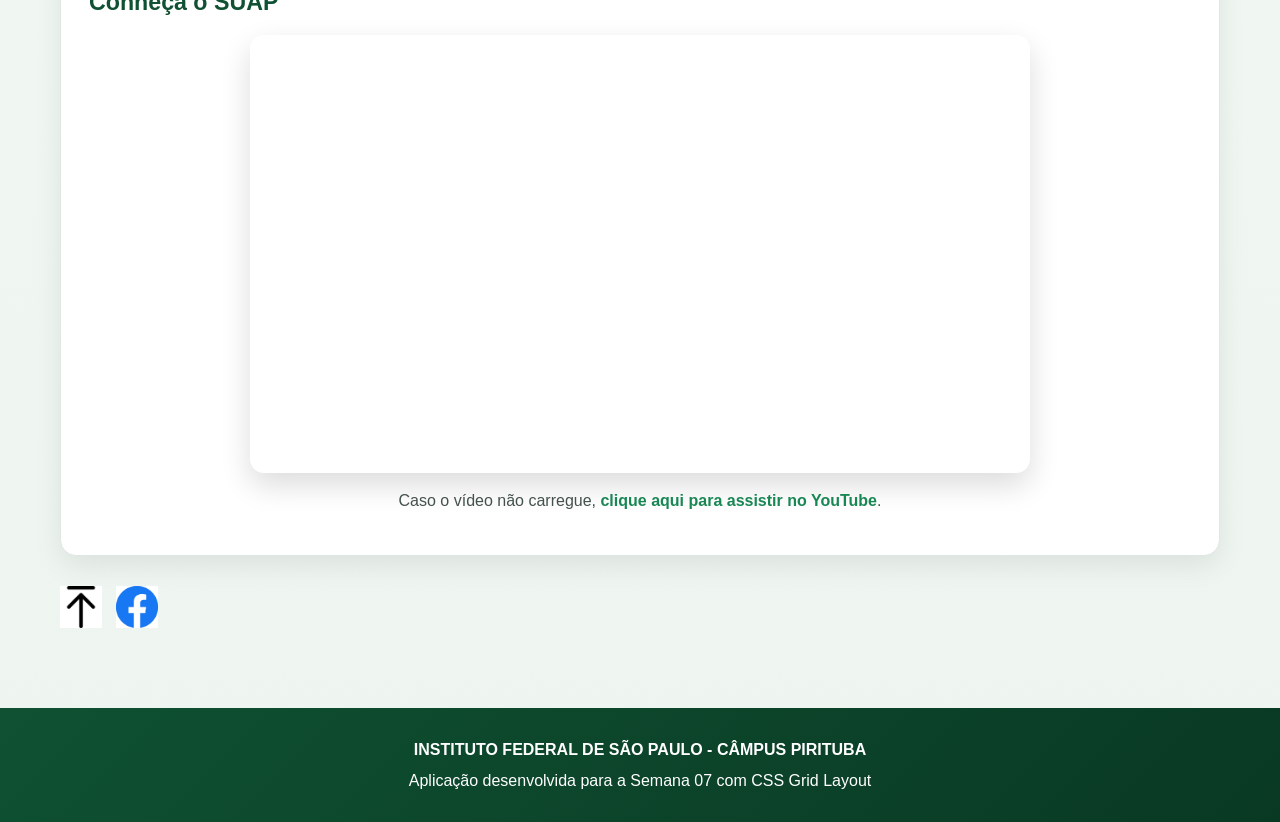
==== commit 65e87435: "Refactor index.html for improved layout and content Refactor HTML structure and update content for b" ====
--- a/index.html
+++ b/index.html
@@ -12,35 +12,65 @@
   <header id="topo" class="topo">
     <nav class="menu-superior">
       <a href="index.html">INÍCIO</a>
+      <a href="eventos.html">EVENTOS</a>
       <a href="contato.html">CONTATO</a>
       <a href="cursos.html">CURSOS</a>
-      <a href="eventos.html">EVENTOS</a>
+      <a href="inscricao.html">INSCRIÇÃO</a>
       <a href="sobre.html">SOBRE</a>
-      <a href="inscricao.html">INSCRIÇÃO</a>
     </nav>
   </header>
 
-  <main class="pagina-grid">
+  <main class="pagina">
 
     <section class="hero">
-      <div class="hero-conteudo">
-        <p class="hero-kicker">INSTITUTO FEDERAL DE SÃO PAULO - CÂMPUS PIRITUBA</p>
+      <div class="hero-imagem">
+        <img src="Logo.jpg" alt="Instituto Federal de São Paulo" class="logo-hero">
+      </div>
+    </section>
 
-        <h1>Bem-vindo ao portal acadêmico</h1>
+    <section class="secao noticias-home">
+      <div class="noticias-grid">
 
-        <p>
-          Esta aplicação foi desenvolvida com HTML5 e CSS, mantendo os elementos das semanas anteriores
-          e aplicando propriedades de Grid Layout na página inicial.
-        </p>
+        <article class="noticia-card">
+          <img src="eleicoes.jpg" alt="Eleições IFSP">
+          <div class="noticia-conteudo">
+            <h3>Radar IFSP: informe-se sobre as eleições de 13 de outubro</h3>
+            <p>
+              Todos os alunos e servidores podem votar; acesse aqui a cabine de votação online do seu câmpus.
+            </p>
+          </div>
+        </article>
 
-        <div class="hero-botoes">
-          <a class="botao-principal" href="cursos.html">Ver cursos</a>
-          <a class="botao-secundario" href="inscricao.html">Fazer inscrição</a>
-        </div>
-      </div>
+        <article class="noticia-card">
+          <img src="snct.jpg" alt="Semana Nacional de Ciência e Tecnologia">
+          <div class="noticia-conteudo">
+            <h3>IFSP: SNCT reúne atividades entre 19 e 23 de outubro</h3>
+            <p>
+              Programação reunirá iniciativas para aproximar pesquisadores e atividades culturais.
+            </p>
+          </div>
+        </article>
 
-      <div class="hero-imagem">
-        <img src="logo.jpg" alt="Instituto Federal de São Paulo" class="logo-hero">
+        <article class="noticia-card">
+          <img src="residencia.png" alt="Residência Pedagógica 2020">
+          <div class="noticia-conteudo">
+            <h3>Residência Pedagógica 2020</h3>
+            <p>
+              Programa contribui para a formação prática de estudantes de licenciatura.
+            </p>
+          </div>
+        </article>
+
+        <article class="noticia-card">
+          <img src="interif.jpg" alt="III INTERIFS 2020">
+          <div class="noticia-conteudo">
+            <h3>III INTERIFS 2020</h3>
+            <p>
+              Maratona de programação do IFSP com participação remota dos estudantes.
+            </p>
+          </div>
+        </article>
+
       </div>
     </section>
 
@@ -75,34 +105,16 @@
       </div>
     </section>
 
-    <section class="secao eventos-home">
-      <h2>Eventos</h2>
-
-      <div class="evento-grid">
-        <div>
-          <h3>Eventos acadêmicos do câmpus</h3>
-          <p>
-            Acompanhe as atividades, palestras, encontros e ações desenvolvidas no
-            Instituto Federal de São Paulo - Câmpus Pirituba.
-          </p>
-        </div>
-
-        <img src="evento.jpg" alt="Evento IFSP" class="img-evento">
-      </div>
-    </section>
-
-    <section class="secao destaque biblioteca-home">
+    <section class="secao destaque">
       <h2>Biblioteca</h2>
-
       <p>
         Conheça os novos títulos disponíveis na biblioteca do câmpus e acompanhe as atualizações de
         materiais acadêmicos e informativos.
       </p>
-
       <p class="publicado">Publicado: Quarta-feira, 14 de agosto de 2019</p>
     </section>
 
-    <section class="secao suap-home">
+    <section class="secao">
       <h2>Conheça o SUAP</h2>
 
       <div class="bloco-video">
--- a/style.css
+++ b/style.css
@@ -29,6 +29,8 @@
   color: var(--if-preto);
 }
 
+/* TOPO / MENU */
+
 .topo {
   position: sticky;
   top: 0;
@@ -43,6 +45,7 @@
   max-width: 1200px;
   margin: 0 auto;
   padding: 18px 24px;
+
   display: flex;
   justify-content: center;
   align-items: center;
@@ -67,20 +70,30 @@
   transform: translateY(-1px);
 }
 
+/* PÁGINA PRINCIPAL COM GRID LAYOUT */
+
 .pagina {
   width: 100%;
   max-width: 1200px;
   margin: 0 auto;
   padding: 30px 20px 50px;
-}
+
+  display: grid;
+  grid-template-columns: repeat(12, 1fr);
+  gap: 24px;
+}
+
+/* HERO / BANNER INICIAL */
 
 .hero {
+  grid-column: 1 / -1;
+
   background: linear-gradient(135deg, #ffffff 0%, #f1f8f4 100%);
   border: 1px solid var(--if-cinza-borda);
   border-radius: 20px;
   box-shadow: var(--if-sombra);
   padding: 34px;
-  margin: 28px 0;
+
   display: grid;
   grid-template-columns: 1.3fr 0.9fr;
   gap: 24px;
@@ -152,12 +165,15 @@
   background: var(--if-verde-suave);
 }
 
+/* SEÇÕES DA PÁGINA */
+
 .secao {
+  grid-column: 1 / -1;
+
   background: var(--if-branco);
   border: 1px solid var(--if-cinza-borda);
   border-radius: var(--if-raio);
   box-shadow: var(--if-sombra);
-  margin: 24px 0;
   padding: 28px;
   transition: transform var(--if-transicao), box-shadow var(--if-transicao);
 }
@@ -171,6 +187,8 @@
   background: linear-gradient(135deg, #f3fbf6 0%, #e4f3ea 100%);
   border-left: 6px solid var(--if-verde);
 }
+
+/* TÍTULOS E TEXTOS */
 
 h1,
 h2,
@@ -216,6 +234,8 @@
 a:hover {
   color: var(--if-verde-escuro);
 }
+
+/* CURSOS COM GRID LAYOUT */
 
 .cards-cursos {
   display: grid;
@@ -249,6 +269,8 @@
   margin-bottom: 0;
 }
 
+/* EVENTOS */
+
 .img-evento {
   width: 100%;
   max-width: 840px;
@@ -258,11 +280,15 @@
   box-shadow: 0 12px 28px rgba(0, 0, 0, 0.14);
 }
 
+/* BIBLIOTECA */
+
 .publicado {
   font-size: 0.93rem;
   color: #68756e;
   font-weight: 600;
 }
+
+/* VÍDEO */
 
 .bloco-video {
   display: flex;
@@ -289,6 +315,8 @@
   text-decoration: none;
 }
 
+/* TABELA DE CONTATO */
+
 .contato-tabela {
   width: 100%;
   border-collapse: collapse;
@@ -316,6 +344,8 @@
 .contato-tabela tr:nth-child(even) td {
   background-color: #f8fbf9;
 }
+
+/* FORMULÁRIOS */
 
 form {
   display: flex;
@@ -404,11 +434,14 @@
   color: var(--if-cinza-texto);
 }
 
+/* ÍCONES DO FINAL DA PÁGINA */
+
 .rodape-icones {
   background: transparent;
   border: none;
   box-shadow: none;
   padding: 6px 0 0;
+
   display: flex;
   gap: 14px;
   align-items: center;
@@ -426,6 +459,8 @@
   transform: scale(1.08);
   opacity: 0.9;
 }
+
+/* RODAPÉ */
 
 .rodape-site {
   margin-top: 26px;
@@ -440,6 +475,8 @@
   color: var(--if-branco);
 }
 
+/* RESPONSIVIDADE */
+
 @media (max-width: 900px) {
   .hero {
     grid-template-columns: 1fr;
@@ -465,6 +502,8 @@
 
   .pagina {
     padding: 22px 14px 40px;
+    grid-template-columns: 1fr;
+    gap: 18px;
   }
 
   .secao {
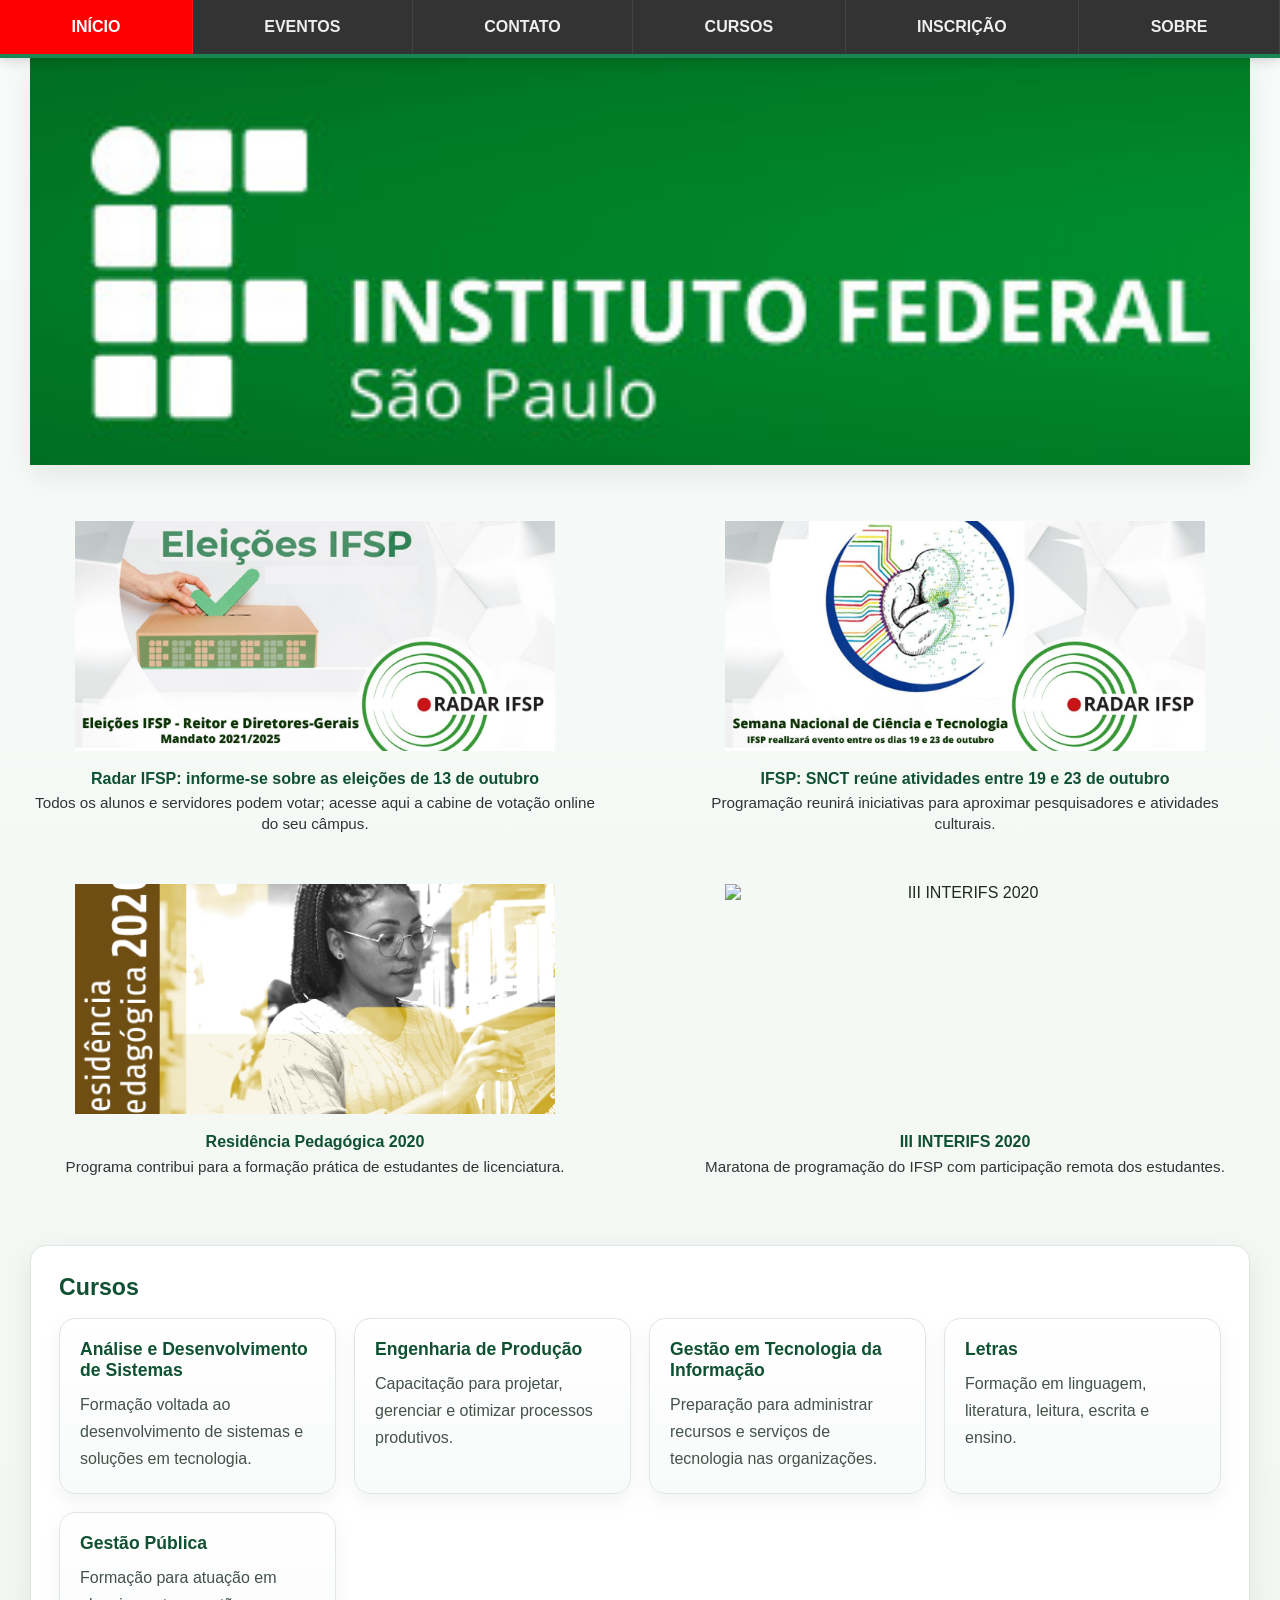
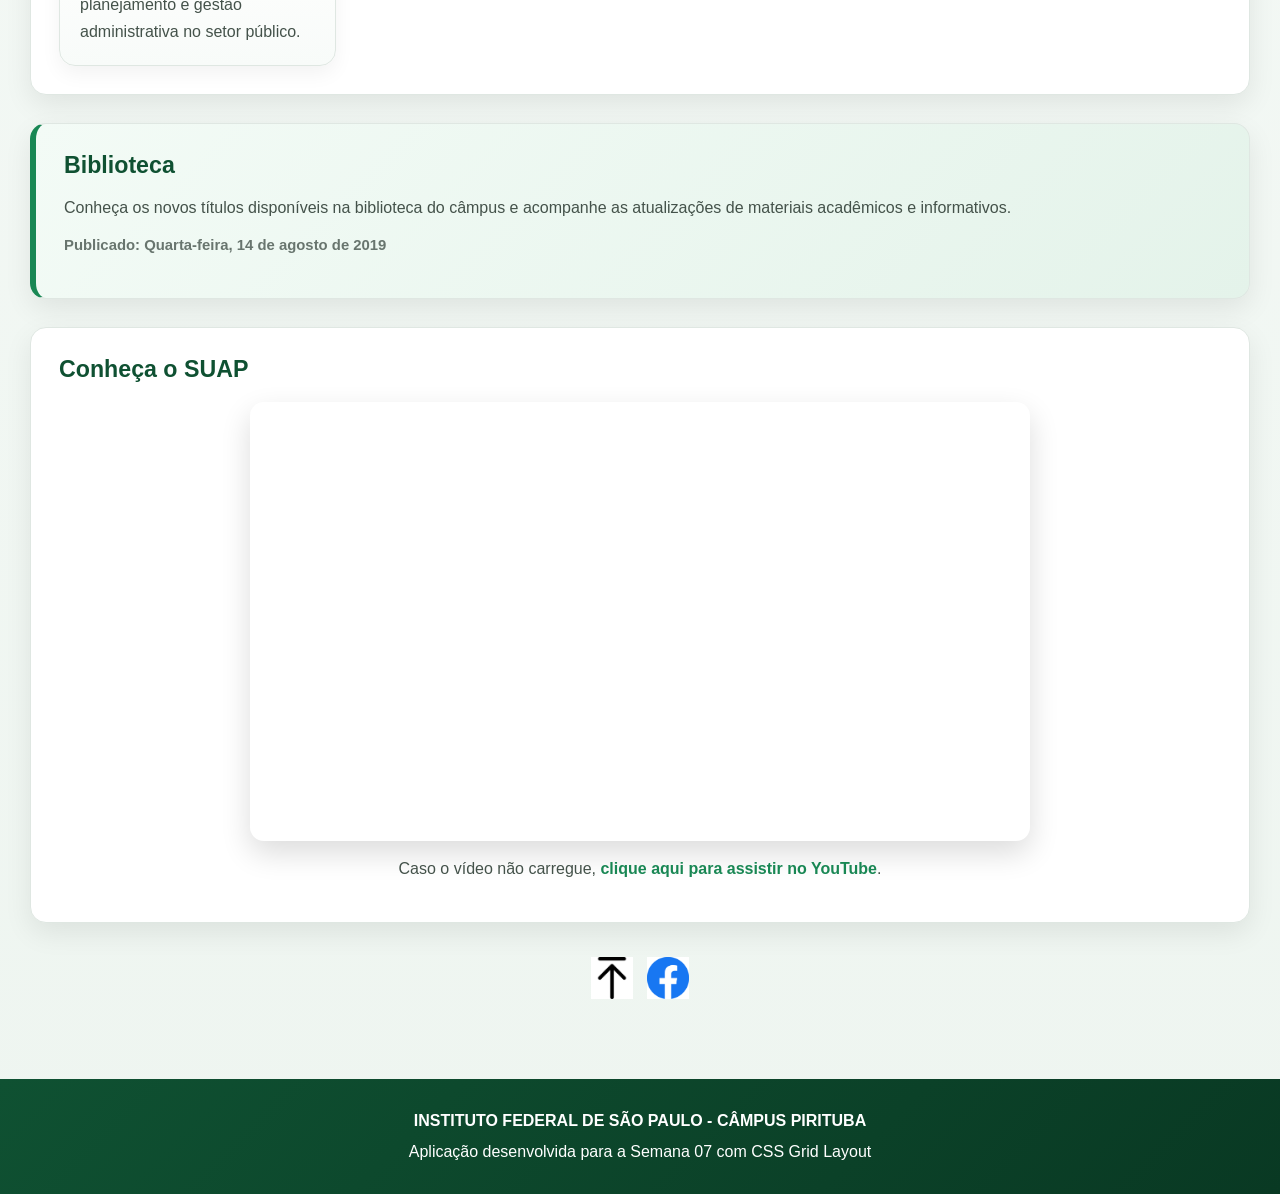
==== commit db1414ac: "Update image source for noticia-card article" ====
--- a/index.html
+++ b/index.html
@@ -62,7 +62,7 @@
         </article>
 
         <article class="noticia-card">
-          <img src="interif.jpg" alt="III INTERIFS 2020">
+          <img src="maratona.jpg" alt="III INTERIFS 2020">
           <div class="noticia-conteudo">
             <h3>III INTERIFS 2020</h3>
             <p>
--- a/style.css
+++ b/style.css
@@ -29,143 +29,85 @@
   color: var(--if-preto);
 }
 
-/* TOPO / MENU */
+/* TOPO */
 
 .topo {
   position: sticky;
   top: 0;
   z-index: 1000;
-  background: rgba(255, 255, 255, 0.96);
-  backdrop-filter: blur(6px);
+  background: #333333;
   border-bottom: 4px solid var(--if-verde);
-  box-shadow: 0 2px 12px rgba(0, 0, 0, 0.05);
-}
+  box-shadow: 0 2px 12px rgba(0, 0, 0, 0.18);
+}
+
+/* MENU SUPERIOR */
 
 .menu-superior {
-  max-width: 1200px;
+  width: 100%;
   margin: 0 auto;
+
+  display: grid;
+  grid-template-columns: repeat(6, auto);
+  align-items: center;
+}
+
+.menu-superior a {
+  color: #eeeeee;
+  text-decoration: none;
+  font-size: 1rem;
+  font-weight: 700;
   padding: 18px 24px;
-
-  display: flex;
-  justify-content: center;
-  align-items: center;
-  gap: 14px;
-  flex-wrap: wrap;
-}
-
-.menu-superior a {
-  color: var(--if-verde-escuro);
-  text-decoration: none;
-  font-size: 0.96rem;
-  font-weight: 700;
-  letter-spacing: 0.4px;
-  padding: 10px 14px;
-  border-radius: 10px;
-  transition: background-color var(--if-transicao), color var(--if-transicao), transform var(--if-transicao);
+  text-align: center;
+  border-right: 1px solid rgba(255, 255, 255, 0.08);
+  transition: background-color var(--if-transicao), color var(--if-transicao);
 }
 
 .menu-superior a:hover {
-  background-color: var(--if-verde-suave);
-  color: var(--if-verde);
-  transform: translateY(-1px);
+  background-color: #111111;
+  color: #ffffff;
+}
+
+.menu-superior a:first-child {
+  background-color: red;
+  color: #ffffff;
 }
 
 /* PÁGINA PRINCIPAL COM GRID LAYOUT */
 
 .pagina {
   width: 100%;
-  max-width: 1200px;
+  max-width: 1260px;
   margin: 0 auto;
-  padding: 30px 20px 50px;
+  padding: 0 20px 50px;
 
   display: grid;
   grid-template-columns: repeat(12, 1fr);
-  gap: 24px;
-}
-
-/* HERO / BANNER INICIAL */
+  gap: 28px;
+}
+
+/* HERO COM LOGO */
 
 .hero {
   grid-column: 1 / -1;
 
-  background: linear-gradient(135deg, #ffffff 0%, #f1f8f4 100%);
-  border: 1px solid var(--if-cinza-borda);
-  border-radius: 20px;
+  background: var(--if-verde);
   box-shadow: var(--if-sombra);
-  padding: 34px;
 
   display: grid;
-  grid-template-columns: 1.3fr 0.9fr;
-  gap: 24px;
+  grid-template-columns: 1fr;
   align-items: center;
 }
 
-.hero-kicker {
-  color: var(--if-verde);
-  font-weight: 700;
-  letter-spacing: 0.5px;
-  margin-bottom: 8px;
-}
-
-.hero h1 {
-  margin: 0 0 14px;
-  font-size: 2.3rem;
-  color: var(--if-verde-escuro);
-}
-
-.hero p {
-  font-size: 1.02rem;
-  line-height: 1.8;
-  color: var(--if-cinza-texto);
+.hero-imagem {
+  width: 100%;
 }
 
 .logo-hero {
   width: 100%;
-  max-width: 320px;
   display: block;
-  margin: 0 auto;
-  filter: drop-shadow(0 6px 14px rgba(0, 0, 0, 0.08));
-}
-
-.hero-botoes {
-  display: flex;
-  gap: 12px;
-  flex-wrap: wrap;
-  margin-top: 16px;
-}
-
-.botao-principal,
-.botao-secundario {
-  display: inline-block;
-  padding: 12px 18px;
-  border-radius: 12px;
-  font-weight: 700;
-  text-decoration: none;
-  transition: transform var(--if-transicao), box-shadow var(--if-transicao), background-color var(--if-transicao);
-}
-
-.botao-principal {
-  background: linear-gradient(135deg, var(--if-verde) 0%, var(--if-verde-escuro) 100%);
-  color: var(--if-branco);
-  box-shadow: 0 10px 22px rgba(25, 135, 84, 0.2);
-}
-
-.botao-principal:hover {
-  transform: translateY(-2px);
-  color: var(--if-branco);
-}
-
-.botao-secundario {
-  background: var(--if-branco);
-  color: var(--if-verde-escuro);
-  border: 1px solid var(--if-cinza-borda);
-}
-
-.botao-secundario:hover {
-  background: var(--if-verde-suave);
-}
-
-/* SEÇÕES DA PÁGINA */
+}
+
+/* SEÇÕES */
 
 .secao {
   grid-column: 1 / -1;
@@ -233,6 +175,56 @@
 
 a:hover {
   color: var(--if-verde-escuro);
+}
+
+/* NOTÍCIAS / EVENTOS COM GRID LAYOUT */
+
+.noticias-home {
+  background: transparent;
+  border: none;
+  box-shadow: none;
+  padding: 28px 0;
+}
+
+.noticias-home:hover {
+  transform: none;
+  box-shadow: none;
+}
+
+.noticias-grid {
+  display: grid;
+  grid-template-columns: repeat(2, 1fr);
+  gap: 38px 80px;
+  align-items: start;
+}
+
+.noticia-card {
+  background: transparent;
+  border: none;
+  box-shadow: none;
+  text-align: center;
+}
+
+.noticia-card img {
+  width: 100%;
+  max-width: 480px;
+  height: 230px;
+  object-fit: cover;
+  display: block;
+  margin: 0 auto 18px;
+}
+
+.noticia-conteudo h3 {
+  color: var(--if-verde-escuro);
+  font-size: 1rem;
+  font-weight: 700;
+  margin-bottom: 4px;
+}
+
+.noticia-conteudo p {
+  color: #333333;
+  font-size: 0.95rem;
+  line-height: 1.4;
 }
 
 /* CURSOS COM GRID LAYOUT */
@@ -267,17 +259,6 @@
 
 .card-curso p {
   margin-bottom: 0;
-}
-
-/* EVENTOS */
-
-.img-evento {
-  width: 100%;
-  max-width: 840px;
-  display: block;
-  margin: 18px auto 0;
-  border-radius: 14px;
-  box-shadow: 0 12px 28px rgba(0, 0, 0, 0.14);
 }
 
 /* BIBLIOTECA */
@@ -434,7 +415,7 @@
   color: var(--if-cinza-texto);
 }
 
-/* ÍCONES DO FINAL DA PÁGINA */
+/* ÍCONES DO FINAL */
 
 .rodape-icones {
   background: transparent;
@@ -445,6 +426,12 @@
   display: flex;
   gap: 14px;
   align-items: center;
+  justify-content: center;
+}
+
+.rodape-icones:hover {
+  transform: none;
+  box-shadow: none;
 }
 
 .icone-topo,
@@ -478,38 +465,44 @@
 /* RESPONSIVIDADE */
 
 @media (max-width: 900px) {
-  .hero {
+  .menu-superior {
+    grid-template-columns: repeat(3, 1fr);
+  }
+
+  .noticias-grid {
     grid-template-columns: 1fr;
-    text-align: center;
-  }
-
-  .hero-botoes {
-    justify-content: center;
+    gap: 32px;
+  }
+
+  .noticia-card img {
+    height: auto;
   }
 }
 
 @media (max-width: 768px) {
+  .pagina {
+    padding: 0 14px 40px;
+    grid-template-columns: 1fr;
+    gap: 18px;
+  }
+
   .menu-superior {
-    justify-content: center;
-    padding: 14px 12px;
-    gap: 8px;
+    grid-template-columns: repeat(2, 1fr);
   }
 
   .menu-superior a {
     font-size: 0.9rem;
-    padding: 8px 10px;
-  }
-
-  .pagina {
-    padding: 22px 14px 40px;
-    grid-template-columns: 1fr;
-    gap: 18px;
+    padding: 12px 8px;
   }
 
   .secao {
     padding: 20px;
   }
 
+  .noticias-home {
+    padding: 20px 0;
+  }
+
   h1 {
     font-size: 1.6rem;
   }
@@ -518,10 +511,6 @@
     font-size: 1.25rem;
   }
 
-  .logo-hero {
-    max-width: 240px;
-  }
-
   form button {
     width: 100%;
   }
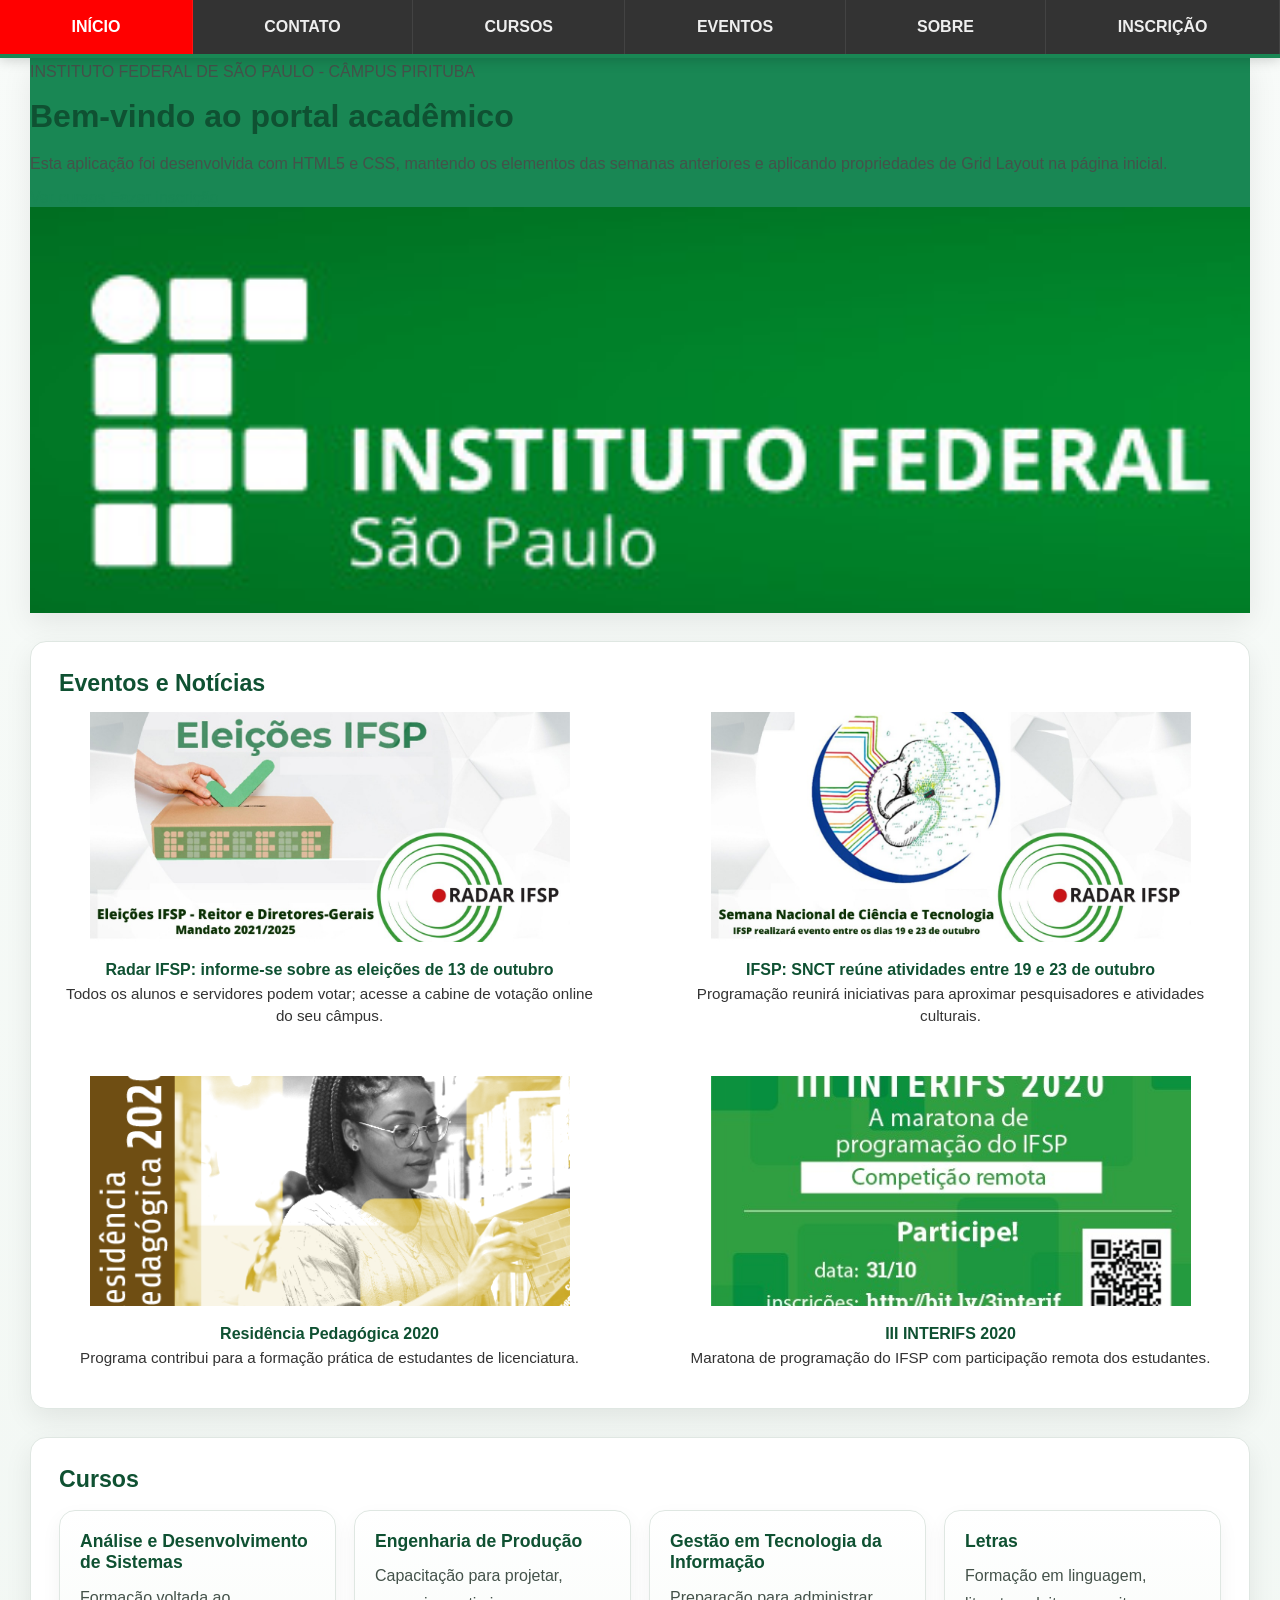
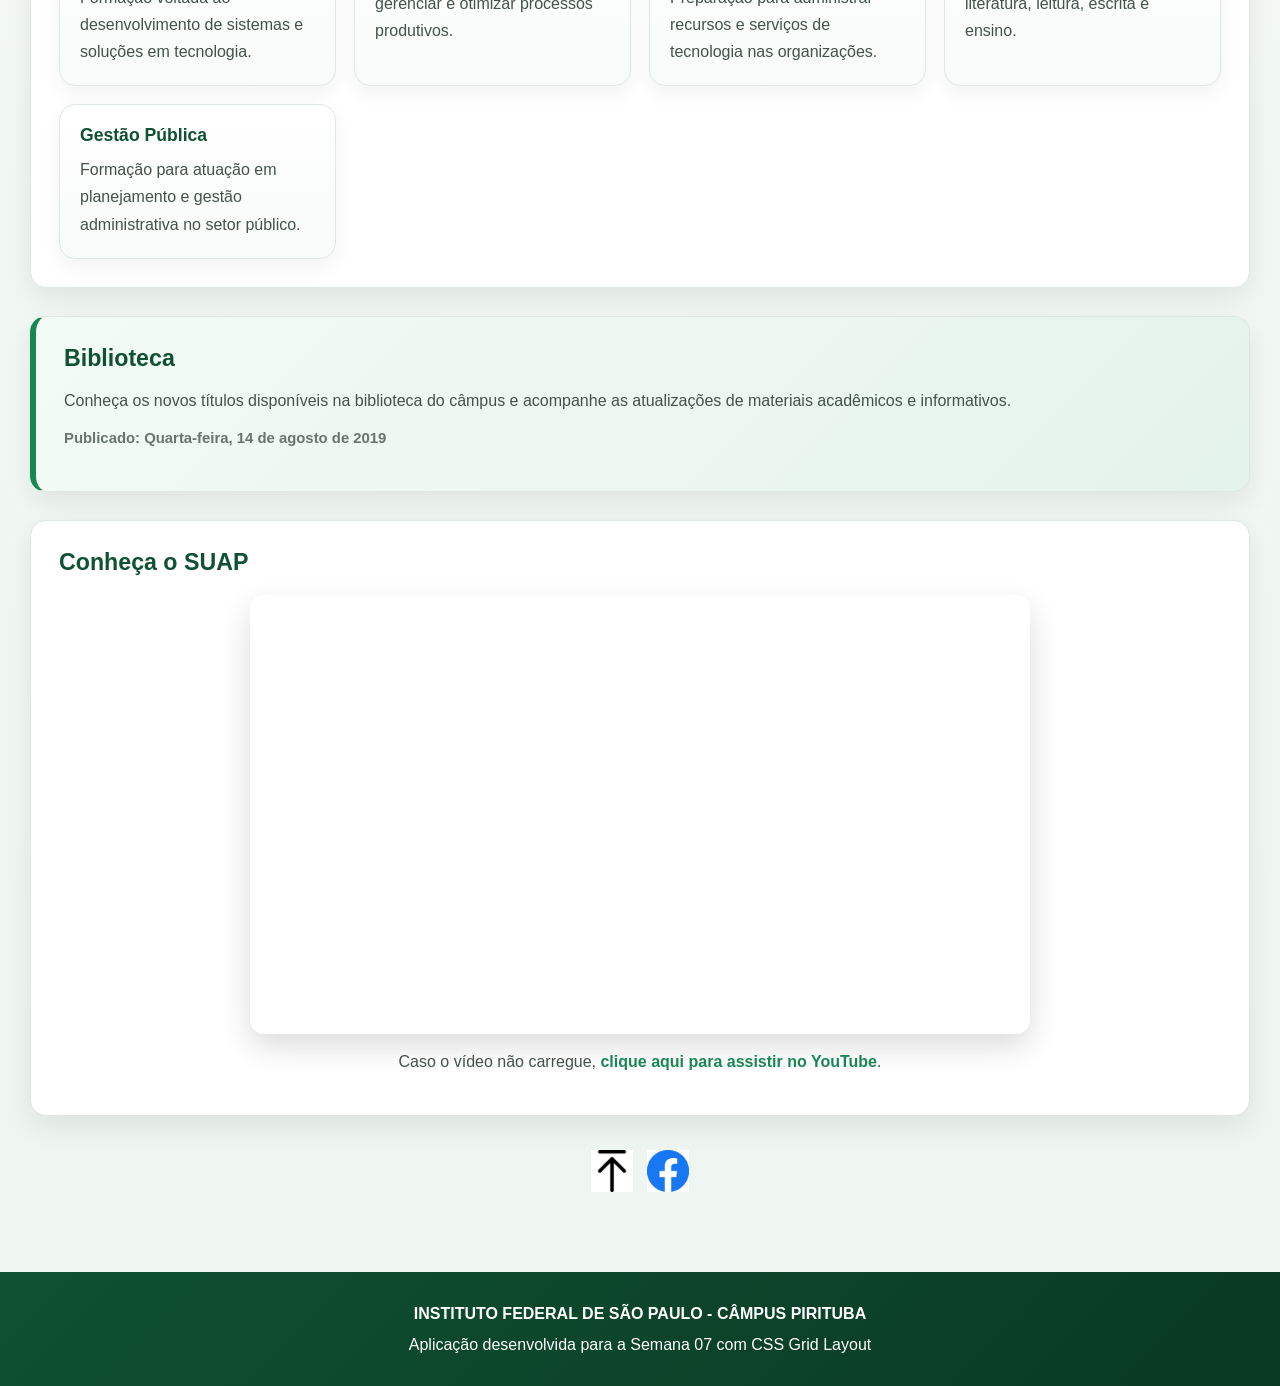
==== commit eed1a65f: "Refactor index.html structure and content" ====
--- a/index.html
+++ b/index.html
@@ -12,23 +12,41 @@
   <header id="topo" class="topo">
     <nav class="menu-superior">
       <a href="index.html">INÍCIO</a>
-      <a href="eventos.html">EVENTOS</a>
       <a href="contato.html">CONTATO</a>
       <a href="cursos.html">CURSOS</a>
+      <a href="eventos.html">EVENTOS</a>
+      <a href="sobre.html">SOBRE</a>
       <a href="inscricao.html">INSCRIÇÃO</a>
-      <a href="sobre.html">SOBRE</a>
     </nav>
   </header>
 
   <main class="pagina">
 
     <section class="hero">
+      <div class="hero-conteudo">
+        <p class="hero-kicker">INSTITUTO FEDERAL DE SÃO PAULO - CÂMPUS PIRITUBA</p>
+
+        <h1>Bem-vindo ao portal acadêmico</h1>
+
+        <p>
+          Esta aplicação foi desenvolvida com HTML5 e CSS, mantendo os elementos das semanas anteriores
+          e aplicando propriedades de Grid Layout na página inicial.
+        </p>
+
+        <div class="hero-botoes">
+          <a class="botao-principal" href="cursos.html">Ver cursos</a>
+          <a class="botao-secundario" href="inscricao.html">Fazer inscrição</a>
+        </div>
+      </div>
+
       <div class="hero-imagem">
         <img src="Logo.jpg" alt="Instituto Federal de São Paulo" class="logo-hero">
       </div>
     </section>
 
-    <section class="secao noticias-home">
+    <section class="secao">
+      <h2>Eventos e Notícias</h2>
+
       <div class="noticias-grid">
 
         <article class="noticia-card">
@@ -36,7 +54,7 @@
           <div class="noticia-conteudo">
             <h3>Radar IFSP: informe-se sobre as eleições de 13 de outubro</h3>
             <p>
-              Todos os alunos e servidores podem votar; acesse aqui a cabine de votação online do seu câmpus.
+              Todos os alunos e servidores podem votar; acesse a cabine de votação online do seu câmpus.
             </p>
           </div>
         </article>
@@ -62,7 +80,7 @@
         </article>
 
         <article class="noticia-card">
-          <img src="maratona.jpg" alt="III INTERIFS 2020">
+          <img src="maratona.jpeg" alt="III INTERIFS 2020">
           <div class="noticia-conteudo">
             <h3>III INTERIFS 2020</h3>
             <p>
@@ -74,7 +92,7 @@
       </div>
     </section>
 
-    <section class="secao cursos-home">
+    <section class="secao">
       <h2>Cursos</h2>
 
       <div class="cards-cursos">
